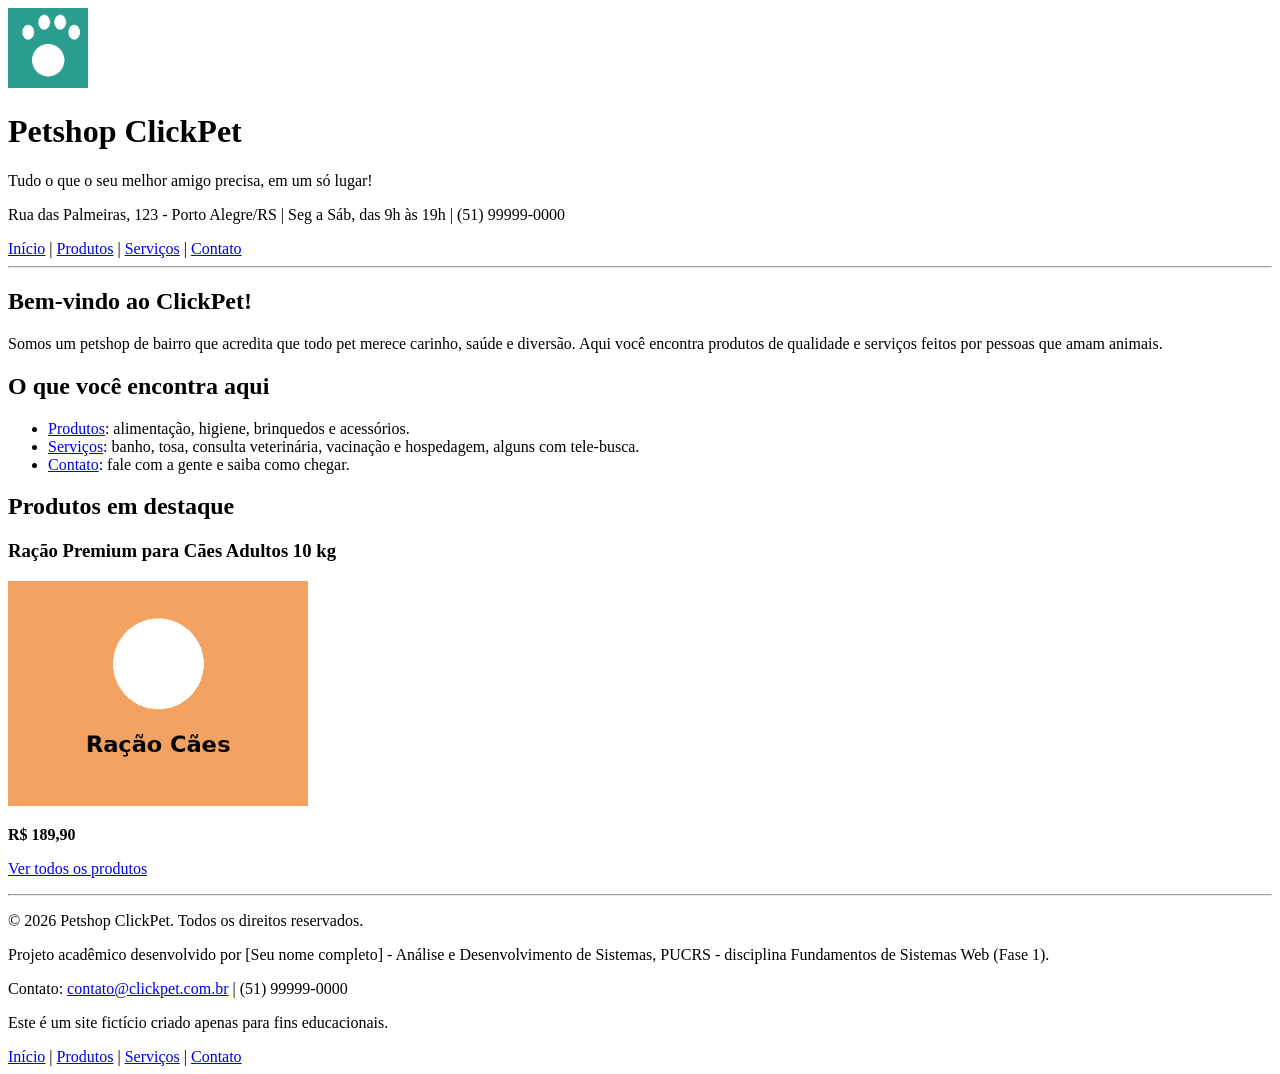
==== index.html @ 66aa408b "Add files via upload" ====
<!DOCTYPE html>
<html lang="pt-br">
<head>
  <meta charset="UTF-8">
  <meta name="viewport" content="width=device-width, initial-scale=1.0">
  <meta name="description" content="Petshop ClickPet - produtos e serviços para o seu pet.">
  <title>Início - Petshop ClickPet</title>
</head>
<body>
  <header>
    <img src="imagens/logo.png" alt="Logo do Petshop ClickPet" width="80" height="80">
    <h1>Petshop ClickPet</h1>
    <p>Tudo o que o seu melhor amigo precisa, em um só lugar!</p>
    <p>Rua das Palmeiras, 123 - Porto Alegre/RS | Seg a Sáb, das 9h às 19h | (51) 99999-0000</p>
    <nav>
      <a href="index.html">Início</a> |
      <a href="produtos.html">Produtos</a> |
      <a href="servicos.html">Serviços</a> |
      <a href="contato.html">Contato</a>
    </nav>
    <hr>
  </header>

  <main>
    <h2>Bem-vindo ao ClickPet!</h2>
    <p>Somos um petshop de bairro que acredita que todo pet merece carinho, saúde e diversão. Aqui você encontra produtos de qualidade e serviços feitos por pessoas que amam animais.</p>

    <section>
      <h2>O que você encontra aqui</h2>
      <ul>
        <li><a href="produtos.html">Produtos</a>: alimentação, higiene, brinquedos e acessórios.</li>
        <li><a href="servicos.html">Serviços</a>: banho, tosa, consulta veterinária, vacinação e hospedagem, alguns com tele-busca.</li>
        <li><a href="contato.html">Contato</a>: fale com a gente e saiba como chegar.</li>
      </ul>
    </section>

    <section>
      <h2>Produtos em destaque</h2>
      <article>
        <h3>Ração Premium para Cães Adultos 10 kg</h3>
        <img src="imagens/racao-caes.png" alt="Ração Premium para Cães Adultos 10 kg" width="300" height="225">
        <p><strong>R$ 189,90</strong></p>
      </article>
      <p><a href="produtos.html">Ver todos os produtos</a></p>
    </section>

  </main>

  <footer>
    <hr>
    <p>&copy; 2026 Petshop ClickPet. Todos os direitos reservados.</p>
    <p>Projeto acadêmico desenvolvido por [Seu nome completo] - Análise e Desenvolvimento de Sistemas, PUCRS - disciplina Fundamentos de Sistemas Web (Fase 1).</p>
    <p>Contato: <a href="mailto:contato@clickpet.com.br">contato@clickpet.com.br</a> | (51) 99999-0000</p>
    <p>Este é um site fictício criado apenas para fins educacionais.</p>
    <nav>
      <a href="index.html">Início</a> |
      <a href="produtos.html">Produtos</a> |
      <a href="servicos.html">Serviços</a> |
      <a href="contato.html">Contato</a>
    </nav>
  </footer>
</body>
</html>
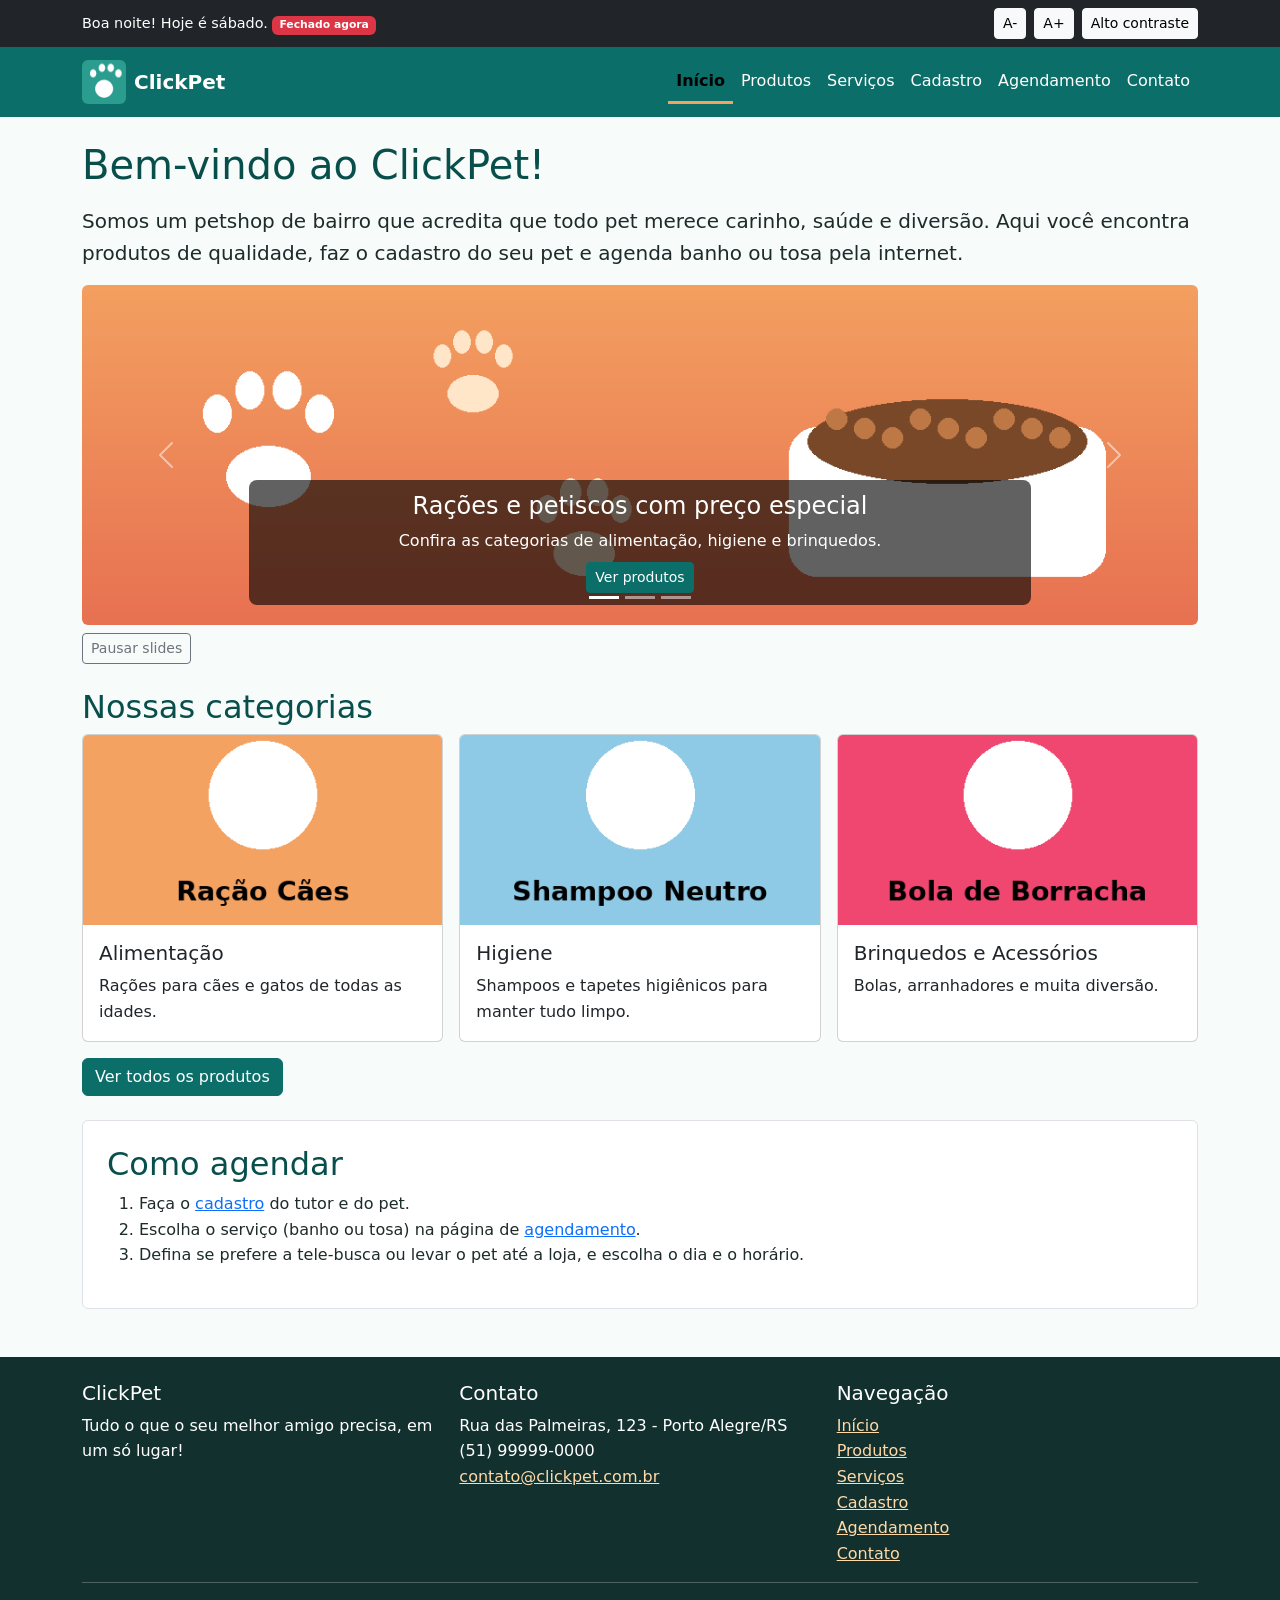
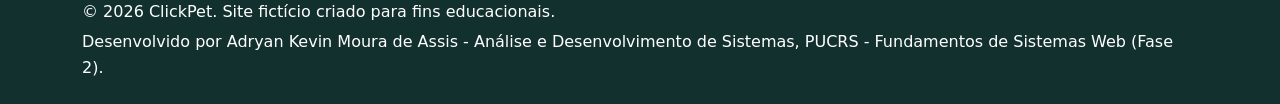
==== commit 87df395b: "Add files via upload" ====
--- a/index.html
+++ b/index.html
@@ -1,63 +1,189 @@
 <!DOCTYPE html>
+<!-- ClickPet - Fase 2 | Projeto de Fundamentos de Sistemas Web (PUCRS) -->
 <html lang="pt-br">
 <head>
   <meta charset="UTF-8">
   <meta name="viewport" content="width=device-width, initial-scale=1.0">
-  <meta name="description" content="Petshop ClickPet - produtos e serviços para o seu pet.">
-  <title>Início - Petshop ClickPet</title>
+  <meta name="description" content="ClickPet - petshop com produtos, banho e tosa, tele-busca e agendamento online.">
+  <title>Início - ClickPet</title>
+  <!-- Bootstrap 5 (CSS) via CDN -->
+  <link href="https://cdn.jsdelivr.net/npm/bootstrap@5.3.3/dist/css/bootstrap.min.css" rel="stylesheet" crossorigin="anonymous">
+  <!-- Estilos próprios do ClickPet (carregados depois, para poder sobrescrever o Bootstrap) -->
+  <link href="css/estilo.css" rel="stylesheet">
 </head>
 <body>
+  <!-- Link para quem usa teclado ou leitor de tela pular direto ao conteúdo -->
+  <a class="visually-hidden-focusable" href="#conteudo">Pular para o conteúdo principal</a>
+
+  <!-- Barra superior: saudação (JavaScript), status da loja e botões de acessibilidade -->
+  <div class="barra-topo bg-dark text-white py-2">
+    <div class="container d-flex flex-wrap justify-content-between align-items-center gap-2">
+      <div>
+        <span id="saudacao">Olá!</span>
+        <span id="status-loja" class="badge text-bg-secondary"></span>
+      </div>
+      <div class="d-flex align-items-center gap-2" role="group" aria-label="Opções de acessibilidade">
+        <button type="button" id="btn-fonte-menor" class="btn btn-sm btn-light" aria-label="Diminuir o tamanho da letra">A-</button>
+        <button type="button" id="btn-fonte-maior" class="btn btn-sm btn-light" aria-label="Aumentar o tamanho da letra">A+</button>
+        <button type="button" id="btn-contraste" class="btn btn-sm btn-light" aria-pressed="false">Alto contraste</button>
+      </div>
+    </div>
+  </div>
+
+  <!-- Cabeçalho com logo e menu de navegação (Bootstrap navbar) -->
   <header>
-    <img src="imagens/logo.png" alt="Logo do Petshop ClickPet" width="80" height="80">
-    <h1>Petshop ClickPet</h1>
-    <p>Tudo o que o seu melhor amigo precisa, em um só lugar!</p>
-    <p>Rua das Palmeiras, 123 - Porto Alegre/RS | Seg a Sáb, das 9h às 19h | (51) 99999-0000</p>
-    <nav>
-      <a href="index.html">Início</a> |
-      <a href="produtos.html">Produtos</a> |
-      <a href="servicos.html">Serviços</a> |
-      <a href="contato.html">Contato</a>
+    <nav class="navbar navbar-expand-lg navbar-clickpet" aria-label="Menu principal">
+      <div class="container">
+        <a class="navbar-brand d-flex align-items-center gap-2" href="index.html">
+          <img src="imagens/logo.png" alt="Logotipo do ClickPet: uma pata branca sobre fundo verde" width="44" height="44" class="rounded">
+          <span class="fw-bold">ClickPet</span>
+        </a>
+        <button class="navbar-toggler bg-light" type="button" data-bs-toggle="collapse" data-bs-target="#menu"
+                aria-controls="menu" aria-expanded="false" aria-label="Abrir ou fechar o menu">
+          <span class="navbar-toggler-icon"></span>
+        </button>
+        <div class="collapse navbar-collapse" id="menu">
+          <ul class="navbar-nav ms-auto">
+          <li class="nav-item"><a class="nav-link active" aria-current="page" href="index.html">Início</a></li>
+          <li class="nav-item"><a class="nav-link" href="produtos.html">Produtos</a></li>
+          <li class="nav-item"><a class="nav-link" href="servicos.html">Serviços</a></li>
+          <li class="nav-item"><a class="nav-link" href="cadastro.html">Cadastro</a></li>
+          <li class="nav-item"><a class="nav-link" href="agendamento.html">Agendamento</a></li>
+          <li class="nav-item"><a class="nav-link" href="contato.html">Contato</a></li>
+          </ul>
+        </div>
+      </div>
     </nav>
-    <hr>
   </header>
 
-  <main>
-    <h2>Bem-vindo ao ClickPet!</h2>
-    <p>Somos um petshop de bairro que acredita que todo pet merece carinho, saúde e diversão. Aqui você encontra produtos de qualidade e serviços feitos por pessoas que amam animais.</p>
+  <!-- Conteúdo principal da página -->
+  <main id="conteudo" class="container py-4" tabindex="-1">
+    <h1 class="mb-3">Bem-vindo ao ClickPet!</h1>
+    <p class="lead">Somos um petshop de bairro que acredita que todo pet merece carinho, saúde e diversão.
+      Aqui você encontra produtos de qualidade, faz o cadastro do seu pet e agenda banho ou tosa pela internet.</p>
 
-    <section>
-      <h2>O que você encontra aqui</h2>
-      <ul>
-        <li><a href="produtos.html">Produtos</a>: alimentação, higiene, brinquedos e acessórios.</li>
-        <li><a href="servicos.html">Serviços</a>: banho, tosa, consulta veterinária, vacinação e hospedagem, alguns com tele-busca.</li>
-        <li><a href="contato.html">Contato</a>: fale com a gente e saiba como chegar.</li>
-      </ul>
+    <!-- Carrossel do Bootstrap (3 slides com troca automática) -->
+    <section aria-label="Destaques do ClickPet" class="mb-4">
+      <div id="carrossel-inicio" class="carousel slide" data-bs-ride="carousel" data-bs-interval="6000">
+        <div class="carousel-indicators">
+        <button type="button" data-bs-target="#carrossel-inicio" data-bs-slide-to="0" class="active" aria-current="true" aria-label="Slide 1: Rações e petiscos com preço especial"></button>
+        <button type="button" data-bs-target="#carrossel-inicio" data-bs-slide-to="1" aria-label="Slide 2: Banho e tosa com muito carinho"></button>
+        <button type="button" data-bs-target="#carrossel-inicio" data-bs-slide-to="2" aria-label="Slide 3: Tele-busca: nós buscamos e levamos o seu pet"></button>
+        </div>
+        <div class="carousel-inner rounded">
+        <div class="carousel-item active">
+          <img src="imagens/banner-racao.png" class="d-block w-100" alt="Ilustração com um pote de ração e patinhas sobre fundo laranja">
+          <div class="carousel-caption">
+            <h2 class="h4 text-white">Rações e petiscos com preço especial</h2>
+            <p class="mb-2">Confira as categorias de alimentação, higiene e brinquedos.</p>
+            <a href="produtos.html" class="btn btn-clickpet btn-sm">Ver produtos</a>
+          </div>
+        </div>
+        <div class="carousel-item">
+          <img src="imagens/banner-banho.png" class="d-block w-100" alt="Ilustração de uma banheira com bolhas de sabão sobre fundo verde-azulado">
+          <div class="carousel-caption">
+            <h2 class="h4 text-white">Banho e tosa com muito carinho</h2>
+            <p class="mb-2">Profissionais cuidadosos e produtos suaves para o seu pet.</p>
+            <a href="servicos.html" class="btn btn-clickpet btn-sm">Ver serviços</a>
+          </div>
+        </div>
+        <div class="carousel-item">
+          <img src="imagens/banner-telebusca.png" class="d-block w-100" alt="Ilustração de uma van de transporte de pets sobre fundo verde">
+          <div class="carousel-caption">
+            <h2 class="h4 text-white">Tele-busca: nós buscamos e levamos o seu pet</h2>
+            <p class="mb-2">Escolha o dia e o horário e deixe o resto com a gente.</p>
+            <a href="agendamento.html" class="btn btn-clickpet btn-sm">Agendar agora</a>
+          </div>
+        </div>
+        </div>
+        <button class="carousel-control-prev" type="button" data-bs-target="#carrossel-inicio" data-bs-slide="prev">
+          <span class="carousel-control-prev-icon" aria-hidden="true"></span>
+          <span class="visually-hidden">Slide anterior</span>
+        </button>
+        <button class="carousel-control-next" type="button" data-bs-target="#carrossel-inicio" data-bs-slide="next">
+          <span class="carousel-control-next-icon" aria-hidden="true"></span>
+          <span class="visually-hidden">Próximo slide</span>
+        </button>
+      </div>
+      <!-- Botão que pausa/retoma o carrossel (controlado por js/inicio.js) -->
+      <button type="button" id="btn-pausar-carrossel" class="btn btn-outline-secondary btn-sm mt-2" aria-pressed="false">Pausar slides</button>
     </section>
 
-    <section>
-      <h2>Produtos em destaque</h2>
-      <article>
-        <h3>Ração Premium para Cães Adultos 10 kg</h3>
-        <img src="imagens/racao-caes.png" alt="Ração Premium para Cães Adultos 10 kg" width="300" height="225">
-        <p><strong>R$ 189,90</strong></p>
-      </article>
-      <p><a href="produtos.html">Ver todos os produtos</a></p>
+    <section class="mb-4" aria-labelledby="titulo-categorias">
+      <h2 id="titulo-categorias">Nossas categorias</h2>
+      <div class="row g-3">
+      <div class="col-md-4">
+        <div class="card h-100 card-produto">
+          <img src="imagens/racao-caes.png" class="card-img-top" alt="Pote de ração para cães">
+          <div class="card-body">
+            <h3 class="h5 card-title">Alimentação</h3>
+            <p class="card-text">Rações para cães e gatos de todas as idades.</p>
+          </div>
+        </div>
+      </div>
+      <div class="col-md-4">
+        <div class="card h-100 card-produto">
+          <img src="imagens/shampoo.png" class="card-img-top" alt="Frasco de shampoo neutro">
+          <div class="card-body">
+            <h3 class="h5 card-title">Higiene</h3>
+            <p class="card-text">Shampoos e tapetes higiênicos para manter tudo limpo.</p>
+          </div>
+        </div>
+      </div>
+      <div class="col-md-4">
+        <div class="card h-100 card-produto">
+          <img src="imagens/bola.png" class="card-img-top" alt="Bola de borracha vermelha">
+          <div class="card-body">
+            <h3 class="h5 card-title">Brinquedos e Acessórios</h3>
+            <p class="card-text">Bolas, arranhadores e muita diversão.</p>
+          </div>
+        </div>
+      </div>
+      </div>
+      <p class="mt-3"><a class="btn btn-clickpet" href="produtos.html">Ver todos os produtos</a></p>
     </section>
 
+    <section class="p-4 bg-white rounded border" aria-labelledby="titulo-passos">
+      <h2 id="titulo-passos">Como agendar</h2>
+      <ol class="mb-3">
+        <li>Faça o <a href="cadastro.html">cadastro</a> do tutor e do pet.</li>
+        <li>Escolha o serviço (banho ou tosa) na página de <a href="agendamento.html">agendamento</a>.</li>
+        <li>Defina se prefere a tele-busca ou levar o pet até a loja, e escolha o dia e o horário.</li>
+      </ol>
+    </section>
   </main>
 
-  <footer>
-    <hr>
-    <p>&copy; 2026 Petshop ClickPet. Todos os direitos reservados.</p>
-    <p>Projeto acadêmico desenvolvido por [Seu nome completo] - Análise e Desenvolvimento de Sistemas, PUCRS - disciplina Fundamentos de Sistemas Web (Fase 1).</p>
-    <p>Contato: <a href="mailto:contato@clickpet.com.br">contato@clickpet.com.br</a> | (51) 99999-0000</p>
-    <p>Este é um site fictício criado apenas para fins educacionais.</p>
-    <nav>
-      <a href="index.html">Início</a> |
-      <a href="produtos.html">Produtos</a> |
-      <a href="servicos.html">Serviços</a> |
-      <a href="contato.html">Contato</a>
-    </nav>
+  <!-- Rodapé: autoria, contato e links de navegação -->
+  <footer class="rodape mt-4 py-4">
+    <div class="container">
+      <div class="row g-3">
+        <div class="col-md-4">
+          <h2 class="h5 text-white">ClickPet</h2>
+          <p class="mb-0">Tudo o que o seu melhor amigo precisa, em um só lugar!</p>
+        </div>
+        <div class="col-md-4">
+          <h2 class="h5 text-white">Contato</h2>
+          <address class="mb-0">
+            Rua das Palmeiras, 123 - Porto Alegre/RS<br>
+            (51) 99999-0000<br>
+            <a href="mailto:contato@clickpet.com.br">contato@clickpet.com.br</a>
+          </address>
+        </div>
+        <div class="col-md-4">
+          <h2 class="h5 text-white">Navegação</h2>
+          <ul class="list-unstyled mb-0"><li><a href="index.html">Início</a></li><li><a href="produtos.html">Produtos</a></li><li><a href="servicos.html">Serviços</a></li><li><a href="cadastro.html">Cadastro</a></li><li><a href="agendamento.html">Agendamento</a></li><li><a href="contato.html">Contato</a></li></ul>
+        </div>
+      </div>
+      <hr class="border-light">
+      <p class="mb-1">&copy; <span id="ano">2026</span> ClickPet. Site fictício criado para fins educacionais.</p>
+      <p class="mb-0">Desenvolvido por Adryan Kevin Moura de Assis - Análise e Desenvolvimento de Sistemas, PUCRS - Fundamentos de Sistemas Web (Fase 2).</p>
+    </div>
   </footer>
+
+  <!-- Bootstrap 5 (JavaScript) via CDN: necessário para o menu e o carrossel -->
+  <script src="https://cdn.jsdelivr.net/npm/bootstrap@5.3.3/dist/js/bootstrap.bundle.min.js" crossorigin="anonymous"></script>
+  <!-- Funções comuns a todas as páginas -->
+  <script src="js/comum.js"></script>
+  <script src="js/inicio.js"></script>
 </body>
 </html>
--- a/css/estilo.css
+++ b/css/estilo.css
@@ -0,0 +1,117 @@
+/* ==========================================================
+   estilo.css - Estilos personalizados do site ClickPet
+   Complementa o Bootstrap 5 (carregado via CDN em cada página).
+   Seções: 1) Variáveis  2) Base  3) Componentes
+           4) Formulários  5) Acessibilidade  6) Alto contraste
+   ========================================================== */
+
+/* 1) VARIÁVEIS DE COR ------------------------------------- */
+:root {
+  --cor-principal: #0b6e69;      /* verde-azulado (contraste 6:1 com branco) */
+  --cor-principal-escura: #084f4b;
+  --cor-destaque: #f4a261;       /* laranja para detalhes */
+  --cor-fundo: #f7fbfa;
+  --cor-texto: #1d2b2a;
+}
+
+/* 2) BASE -------------------------------------------------- */
+body {
+  background-color: var(--cor-fundo);
+  color: var(--cor-texto);
+  line-height: 1.6;
+}
+
+main { min-height: 60vh; }
+
+h1, h2, h3 { color: var(--cor-principal-escura); }
+
+/* 3) COMPONENTES ------------------------------------------ */
+.barra-topo { font-size: 0.9rem; }
+
+.navbar-clickpet { background-color: var(--cor-principal); }
+.navbar-clickpet .nav-link,
+.navbar-clickpet .navbar-brand { color: #ffffff; }
+.navbar-clickpet .nav-link:hover,
+.navbar-clickpet .nav-link:focus { color: #ffe8cc; text-decoration: underline; }
+.navbar-clickpet .nav-link.active { font-weight: 700; border-bottom: 3px solid var(--cor-destaque); }
+
+/* Botão principal personalizado */
+.btn-clickpet {
+  background-color: var(--cor-principal);
+  border-color: var(--cor-principal);
+  color: #ffffff;
+}
+.btn-clickpet:hover, .btn-clickpet:focus {
+  background-color: var(--cor-principal-escura);
+  border-color: var(--cor-principal-escura);
+  color: #ffffff;
+}
+
+/* Carrossel: altura controlada e legenda legível sobre a imagem */
+.carousel-item img { height: 340px; object-fit: cover; }
+.carousel-caption {
+  background: rgba(0, 0, 0, 0.62);
+  border-radius: 0.5rem;
+  padding: 0.75rem 1rem;
+  bottom: 1.25rem;
+}
+
+/* Cards de produto e serviço */
+.card-produto img { object-fit: cover; height: 190px; }
+.card-produto, .card-servico { transition: transform 0.2s, box-shadow 0.2s; }
+.card-produto:hover, .card-servico:hover {
+  transform: translateY(-4px);
+  box-shadow: 0 0.5rem 1rem rgba(0, 0, 0, 0.15);
+}
+.preco { font-size: 1.25rem; font-weight: 700; color: var(--cor-principal-escura); }
+
+/* Rodapé */
+.rodape { background-color: #12302e; color: #ffffff; }
+.rodape a { color: #ffd9a8; }
+
+/* 4) FORMULÁRIOS ------------------------------------------ */
+fieldset.grupo {
+  border: 1px solid #b9d3d0;
+  border-radius: 0.5rem;
+  padding: 1rem 1.25rem 0.5rem;
+  margin-bottom: 1.25rem;
+  background: #ffffff;
+}
+fieldset.grupo > legend {
+  float: none;
+  width: auto;
+  padding: 0 0.5rem;
+  font-size: 1.15rem;
+  font-weight: 700;
+  color: var(--cor-principal-escura);
+}
+.obrigatorio::after { content: " *"; color: #b00020; }
+.resumo-agendamento { background: #e8f4f2; border-left: 6px solid var(--cor-principal); }
+
+/* 5) ACESSIBILIDADE --------------------------------------- */
+/* Foco bem visível para quem navega só pelo teclado */
+a:focus-visible, button:focus-visible, input:focus-visible,
+select:focus-visible, textarea:focus-visible, .btn:focus-visible {
+  outline: 3px solid #ff9f1c;
+  outline-offset: 2px;
+}
+/* Respeita quem prefere menos movimento */
+@media (prefers-reduced-motion: reduce) {
+  * { transition: none !important; animation: none !important; }
+}
+
+/* 6) MODO DE ALTO CONTRASTE (ativado pelo botão no topo) --- */
+body.alto-contraste { background: #000000 !important; color: #ffffff !important; }
+body.alto-contraste h1, body.alto-contraste h2, body.alto-contraste h3,
+body.alto-contraste .preco, body.alto-contraste legend { color: #ffff00 !important; }
+body.alto-contraste a { color: #00e5ff !important; }
+body.alto-contraste .card, body.alto-contraste .bg-white, body.alto-contraste .bg-light,
+body.alto-contraste fieldset.grupo, body.alto-contraste .resumo-agendamento,
+body.alto-contraste .table, body.alto-contraste .list-group-item {
+  background: #000000 !important; color: #ffffff !important; border: 2px solid #ffffff !important;
+}
+body.alto-contraste .navbar-clickpet, body.alto-contraste .rodape { background: #000000 !important; border-bottom: 2px solid #ffffff; }
+body.alto-contraste .btn-clickpet { background: #ffff00; color: #000000; border-color: #ffff00; }
+body.alto-contraste .form-control, body.alto-contraste .form-select {
+  background: #000000; color: #ffffff; border: 2px solid #ffffff;
+}
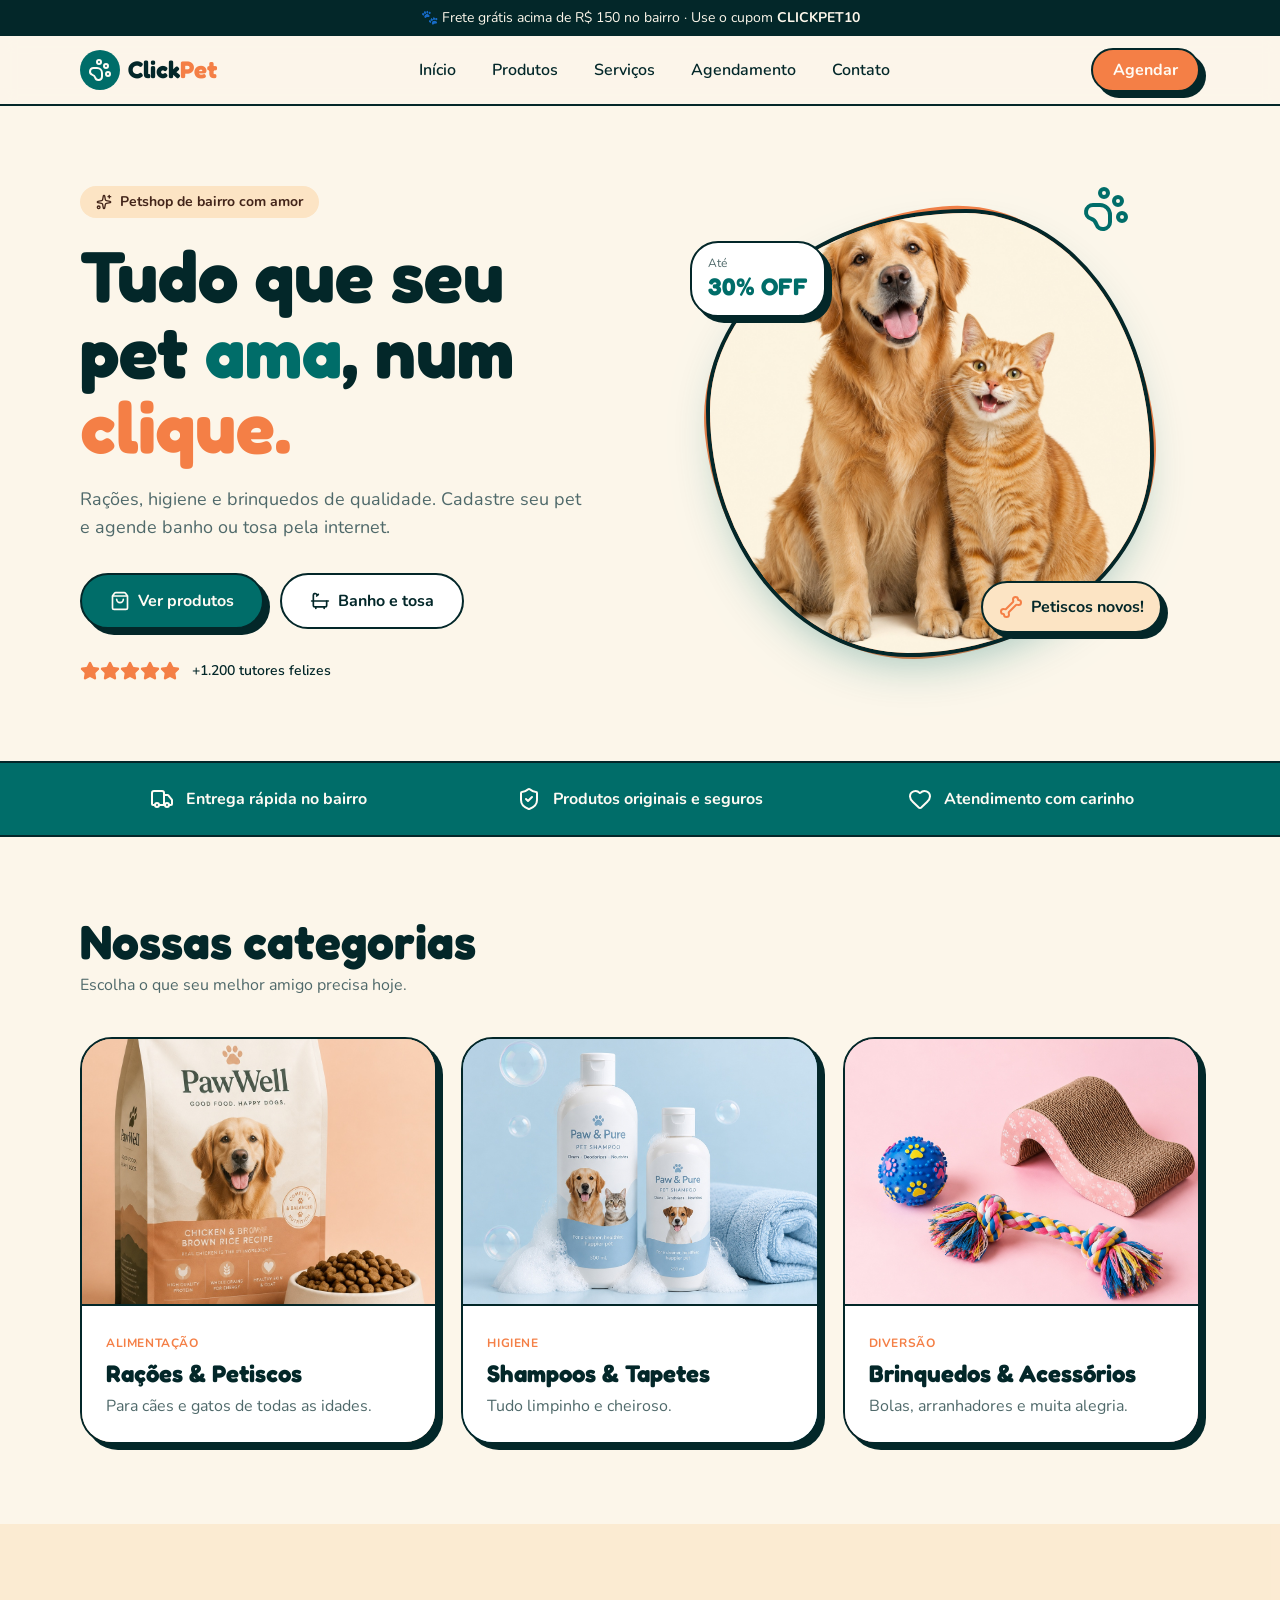
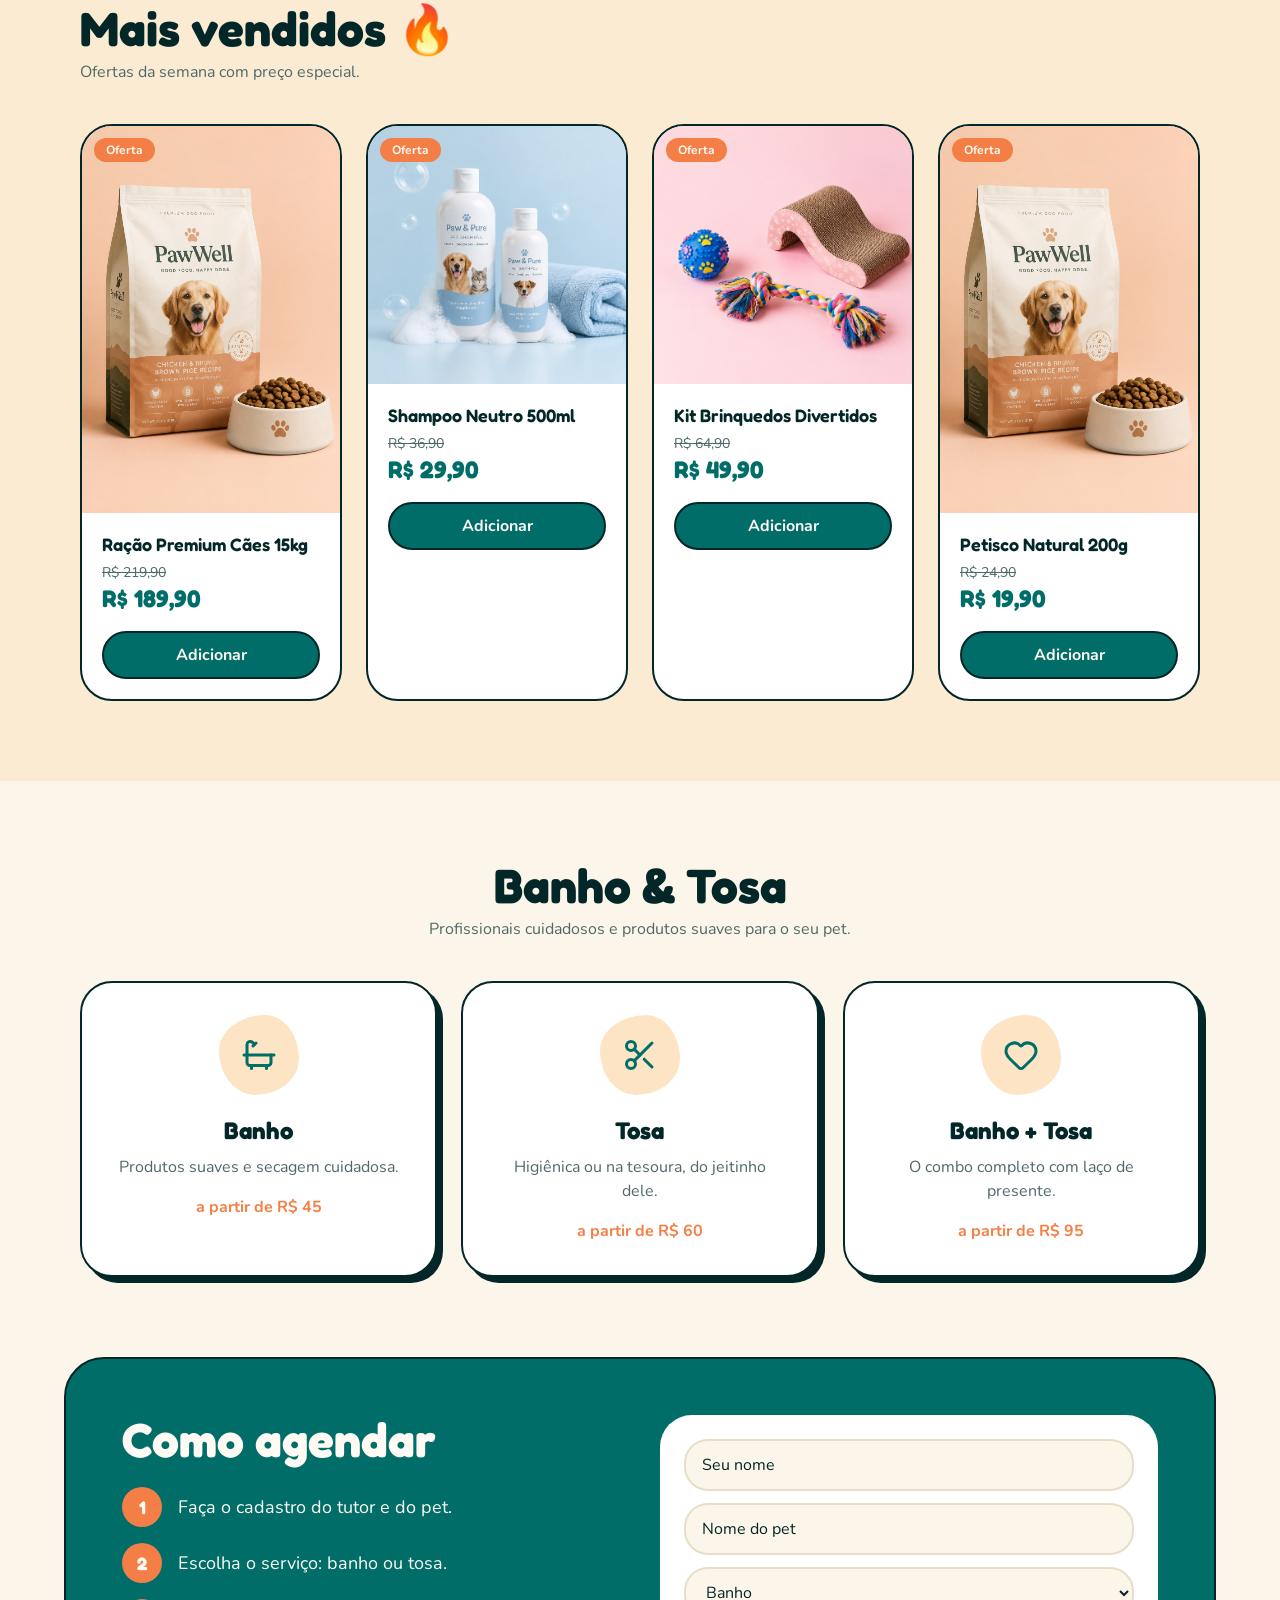
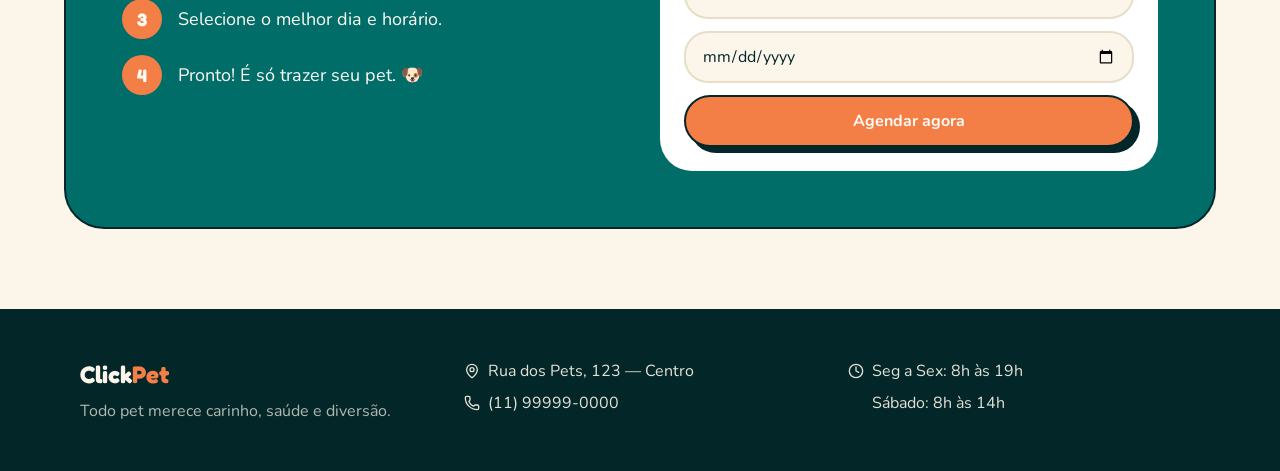
==== commit 8643591e: "Add files via upload" ====
--- a/index.html
+++ b/index.html
@@ -1,189 +1,7 @@
 <!DOCTYPE html>
-<!-- ClickPet - Fase 2 | Projeto de Fundamentos de Sistemas Web (PUCRS) -->
-<html lang="pt-br">
-<head>
-  <meta charset="UTF-8">
-  <meta name="viewport" content="width=device-width, initial-scale=1.0">
-  <meta name="description" content="ClickPet - petshop com produtos, banho e tosa, tele-busca e agendamento online.">
-  <title>Início - ClickPet</title>
-  <!-- Bootstrap 5 (CSS) via CDN -->
-  <link href="https://cdn.jsdelivr.net/npm/bootstrap@5.3.3/dist/css/bootstrap.min.css" rel="stylesheet" crossorigin="anonymous">
-  <!-- Estilos próprios do ClickPet (carregados depois, para poder sobrescrever o Bootstrap) -->
-  <link href="css/estilo.css" rel="stylesheet">
-</head>
-<body>
-  <!-- Link para quem usa teclado ou leitor de tela pular direto ao conteúdo -->
-  <a class="visually-hidden-focusable" href="#conteudo">Pular para o conteúdo principal</a>
-
-  <!-- Barra superior: saudação (JavaScript), status da loja e botões de acessibilidade -->
-  <div class="barra-topo bg-dark text-white py-2">
-    <div class="container d-flex flex-wrap justify-content-between align-items-center gap-2">
-      <div>
-        <span id="saudacao">Olá!</span>
-        <span id="status-loja" class="badge text-bg-secondary"></span>
-      </div>
-      <div class="d-flex align-items-center gap-2" role="group" aria-label="Opções de acessibilidade">
-        <button type="button" id="btn-fonte-menor" class="btn btn-sm btn-light" aria-label="Diminuir o tamanho da letra">A-</button>
-        <button type="button" id="btn-fonte-maior" class="btn btn-sm btn-light" aria-label="Aumentar o tamanho da letra">A+</button>
-        <button type="button" id="btn-contraste" class="btn btn-sm btn-light" aria-pressed="false">Alto contraste</button>
-      </div>
-    </div>
-  </div>
-
-  <!-- Cabeçalho com logo e menu de navegação (Bootstrap navbar) -->
-  <header>
-    <nav class="navbar navbar-expand-lg navbar-clickpet" aria-label="Menu principal">
-      <div class="container">
-        <a class="navbar-brand d-flex align-items-center gap-2" href="index.html">
-          <img src="imagens/logo.png" alt="Logotipo do ClickPet: uma pata branca sobre fundo verde" width="44" height="44" class="rounded">
-          <span class="fw-bold">ClickPet</span>
-        </a>
-        <button class="navbar-toggler bg-light" type="button" data-bs-toggle="collapse" data-bs-target="#menu"
-                aria-controls="menu" aria-expanded="false" aria-label="Abrir ou fechar o menu">
-          <span class="navbar-toggler-icon"></span>
-        </button>
-        <div class="collapse navbar-collapse" id="menu">
-          <ul class="navbar-nav ms-auto">
-          <li class="nav-item"><a class="nav-link active" aria-current="page" href="index.html">Início</a></li>
-          <li class="nav-item"><a class="nav-link" href="produtos.html">Produtos</a></li>
-          <li class="nav-item"><a class="nav-link" href="servicos.html">Serviços</a></li>
-          <li class="nav-item"><a class="nav-link" href="cadastro.html">Cadastro</a></li>
-          <li class="nav-item"><a class="nav-link" href="agendamento.html">Agendamento</a></li>
-          <li class="nav-item"><a class="nav-link" href="contato.html">Contato</a></li>
-          </ul>
-        </div>
-      </div>
-    </nav>
-  </header>
-
-  <!-- Conteúdo principal da página -->
-  <main id="conteudo" class="container py-4" tabindex="-1">
-    <h1 class="mb-3">Bem-vindo ao ClickPet!</h1>
-    <p class="lead">Somos um petshop de bairro que acredita que todo pet merece carinho, saúde e diversão.
-      Aqui você encontra produtos de qualidade, faz o cadastro do seu pet e agenda banho ou tosa pela internet.</p>
-
-    <!-- Carrossel do Bootstrap (3 slides com troca automática) -->
-    <section aria-label="Destaques do ClickPet" class="mb-4">
-      <div id="carrossel-inicio" class="carousel slide" data-bs-ride="carousel" data-bs-interval="6000">
-        <div class="carousel-indicators">
-        <button type="button" data-bs-target="#carrossel-inicio" data-bs-slide-to="0" class="active" aria-current="true" aria-label="Slide 1: Rações e petiscos com preço especial"></button>
-        <button type="button" data-bs-target="#carrossel-inicio" data-bs-slide-to="1" aria-label="Slide 2: Banho e tosa com muito carinho"></button>
-        <button type="button" data-bs-target="#carrossel-inicio" data-bs-slide-to="2" aria-label="Slide 3: Tele-busca: nós buscamos e levamos o seu pet"></button>
-        </div>
-        <div class="carousel-inner rounded">
-        <div class="carousel-item active">
-          <img src="imagens/banner-racao.png" class="d-block w-100" alt="Ilustração com um pote de ração e patinhas sobre fundo laranja">
-          <div class="carousel-caption">
-            <h2 class="h4 text-white">Rações e petiscos com preço especial</h2>
-            <p class="mb-2">Confira as categorias de alimentação, higiene e brinquedos.</p>
-            <a href="produtos.html" class="btn btn-clickpet btn-sm">Ver produtos</a>
-          </div>
-        </div>
-        <div class="carousel-item">
-          <img src="imagens/banner-banho.png" class="d-block w-100" alt="Ilustração de uma banheira com bolhas de sabão sobre fundo verde-azulado">
-          <div class="carousel-caption">
-            <h2 class="h4 text-white">Banho e tosa com muito carinho</h2>
-            <p class="mb-2">Profissionais cuidadosos e produtos suaves para o seu pet.</p>
-            <a href="servicos.html" class="btn btn-clickpet btn-sm">Ver serviços</a>
-          </div>
-        </div>
-        <div class="carousel-item">
-          <img src="imagens/banner-telebusca.png" class="d-block w-100" alt="Ilustração de uma van de transporte de pets sobre fundo verde">
-          <div class="carousel-caption">
-            <h2 class="h4 text-white">Tele-busca: nós buscamos e levamos o seu pet</h2>
-            <p class="mb-2">Escolha o dia e o horário e deixe o resto com a gente.</p>
-            <a href="agendamento.html" class="btn btn-clickpet btn-sm">Agendar agora</a>
-          </div>
-        </div>
-        </div>
-        <button class="carousel-control-prev" type="button" data-bs-target="#carrossel-inicio" data-bs-slide="prev">
-          <span class="carousel-control-prev-icon" aria-hidden="true"></span>
-          <span class="visually-hidden">Slide anterior</span>
-        </button>
-        <button class="carousel-control-next" type="button" data-bs-target="#carrossel-inicio" data-bs-slide="next">
-          <span class="carousel-control-next-icon" aria-hidden="true"></span>
-          <span class="visually-hidden">Próximo slide</span>
-        </button>
-      </div>
-      <!-- Botão que pausa/retoma o carrossel (controlado por js/inicio.js) -->
-      <button type="button" id="btn-pausar-carrossel" class="btn btn-outline-secondary btn-sm mt-2" aria-pressed="false">Pausar slides</button>
-    </section>
-
-    <section class="mb-4" aria-labelledby="titulo-categorias">
-      <h2 id="titulo-categorias">Nossas categorias</h2>
-      <div class="row g-3">
-      <div class="col-md-4">
-        <div class="card h-100 card-produto">
-          <img src="imagens/racao-caes.png" class="card-img-top" alt="Pote de ração para cães">
-          <div class="card-body">
-            <h3 class="h5 card-title">Alimentação</h3>
-            <p class="card-text">Rações para cães e gatos de todas as idades.</p>
-          </div>
-        </div>
-      </div>
-      <div class="col-md-4">
-        <div class="card h-100 card-produto">
-          <img src="imagens/shampoo.png" class="card-img-top" alt="Frasco de shampoo neutro">
-          <div class="card-body">
-            <h3 class="h5 card-title">Higiene</h3>
-            <p class="card-text">Shampoos e tapetes higiênicos para manter tudo limpo.</p>
-          </div>
-        </div>
-      </div>
-      <div class="col-md-4">
-        <div class="card h-100 card-produto">
-          <img src="imagens/bola.png" class="card-img-top" alt="Bola de borracha vermelha">
-          <div class="card-body">
-            <h3 class="h5 card-title">Brinquedos e Acessórios</h3>
-            <p class="card-text">Bolas, arranhadores e muita diversão.</p>
-          </div>
-        </div>
-      </div>
-      </div>
-      <p class="mt-3"><a class="btn btn-clickpet" href="produtos.html">Ver todos os produtos</a></p>
-    </section>
-
-    <section class="p-4 bg-white rounded border" aria-labelledby="titulo-passos">
-      <h2 id="titulo-passos">Como agendar</h2>
-      <ol class="mb-3">
-        <li>Faça o <a href="cadastro.html">cadastro</a> do tutor e do pet.</li>
-        <li>Escolha o serviço (banho ou tosa) na página de <a href="agendamento.html">agendamento</a>.</li>
-        <li>Defina se prefere a tele-busca ou levar o pet até a loja, e escolha o dia e o horário.</li>
-      </ol>
-    </section>
-  </main>
-
-  <!-- Rodapé: autoria, contato e links de navegação -->
-  <footer class="rodape mt-4 py-4">
-    <div class="container">
-      <div class="row g-3">
-        <div class="col-md-4">
-          <h2 class="h5 text-white">ClickPet</h2>
-          <p class="mb-0">Tudo o que o seu melhor amigo precisa, em um só lugar!</p>
-        </div>
-        <div class="col-md-4">
-          <h2 class="h5 text-white">Contato</h2>
-          <address class="mb-0">
-            Rua das Palmeiras, 123 - Porto Alegre/RS<br>
-            (51) 99999-0000<br>
-            <a href="mailto:contato@clickpet.com.br">contato@clickpet.com.br</a>
-          </address>
-        </div>
-        <div class="col-md-4">
-          <h2 class="h5 text-white">Navegação</h2>
-          <ul class="list-unstyled mb-0"><li><a href="index.html">Início</a></li><li><a href="produtos.html">Produtos</a></li><li><a href="servicos.html">Serviços</a></li><li><a href="cadastro.html">Cadastro</a></li><li><a href="agendamento.html">Agendamento</a></li><li><a href="contato.html">Contato</a></li></ul>
-        </div>
-      </div>
-      <hr class="border-light">
-      <p class="mb-1">&copy; <span id="ano">2026</span> ClickPet. Site fictício criado para fins educacionais.</p>
-      <p class="mb-0">Desenvolvido por Adryan Kevin Moura de Assis - Análise e Desenvolvimento de Sistemas, PUCRS - Fundamentos de Sistemas Web (Fase 2).</p>
-    </div>
-  </footer>
-
-  <!-- Bootstrap 5 (JavaScript) via CDN: necessário para o menu e o carrossel -->
-  <script src="https://cdn.jsdelivr.net/npm/bootstrap@5.3.3/dist/js/bootstrap.bundle.min.js" crossorigin="anonymous"></script>
-  <!-- Funções comuns a todas as páginas -->
-  <script src="js/comum.js"></script>
-  <script src="js/inicio.js"></script>
-</body>
-</html>
+<html lang="pt-BR"><head><meta charset="utf-8"><meta name="viewport" content="width=device-width, initial-scale=1">
+<title>ClickPet — Petshop com carinho, saúde e diversão</title>
+<link rel="preconnect" href="https://fonts.googleapis.com">
+<link rel="stylesheet" href="https://fonts.googleapis.com/css2?family=Fredoka:wght@500;600;700&family=Nunito:wght@400;600;700&display=swap">
+<link rel="stylesheet" href="estilo.css"><style>html{scroll-behavior:smooth}</style></head>
+<body><!--$--><div class="min-h-screen overflow-x-hidden font-sans" data-tsd-source="/src/routes/index.tsx:46:5"><div class="bg-foreground py-2 text-center text-sm text-background" data-tsd-source="/src/routes/index.tsx:47:7">🐾 Frete grátis acima de R$ 150 no bairro · Use o cupom <b data-tsd-source="/src/routes/index.tsx:48:65">CLICKPET10</b></div><header class="sticky top-0 z-30 border-b-2 border-foreground bg-background/90 backdrop-blur" data-tsd-source="/src/routes/index.tsx:51:7"><div class="mx-auto flex max-w-6xl items-center justify-between gap-4 px-4 py-3" data-tsd-source="/src/routes/index.tsx:52:9"><a href="#inicio" class="flex shrink-0 items-center gap-2" data-tsd-source="/src/routes/index.tsx:53:11"><span class="grid h-10 w-10 place-items-center rounded-xl bg-primary text-primary-foreground" data-tsd-source="/src/routes/index.tsx:54:13"><svg xmlns="http://www.w3.org/2000/svg" width="24" height="24" viewBox="0 0 24 24" fill="none" stroke="currentColor" stroke-width="2" stroke-linecap="round" stroke-linejoin="round" class="lucide lucide-paw-print h-6 w-6" aria-hidden="true" data-tsd-source="/src/routes/index.tsx:54:111"><circle cx="11" cy="4" r="2"></circle><circle cx="18" cy="8" r="2"></circle><circle cx="20" cy="16" r="2"></circle><path d="M9 10a5 5 0 0 1 5 5v3.5a3.5 3.5 0 0 1-6.84 1.045Q6.52 17.48 4.46 16.84A3.5 3.5 0 0 1 5.5 10Z"></path></svg></span><span class="font-display text-2xl font-bold" data-tsd-source="/src/routes/index.tsx:55:13">Click<span class="text-accent" data-tsd-source="/src/routes/index.tsx:55:68">Pet</span></span></a><nav class="hidden gap-1 md:flex" data-tsd-source="/src/routes/index.tsx:57:11"><a href="#inicio" class="rounded-full px-4 py-2 font-semibold transition hover:bg-secondary" data-tsd-source="/src/routes/index.tsx:59:15">Início</a><a href="#produtos" class="rounded-full px-4 py-2 font-semibold transition hover:bg-secondary" data-tsd-source="/src/routes/index.tsx:59:15">Produtos</a><a href="#servicos" class="rounded-full px-4 py-2 font-semibold transition hover:bg-secondary" data-tsd-source="/src/routes/index.tsx:59:15">Serviços</a><a href="#agendamento" class="rounded-full px-4 py-2 font-semibold transition hover:bg-secondary" data-tsd-source="/src/routes/index.tsx:59:15">Agendamento</a><a href="#contato" class="rounded-full px-4 py-2 font-semibold transition hover:bg-secondary" data-tsd-source="/src/routes/index.tsx:59:15">Contato</a></nav><a href="#agendamento" class="rounded-full border-2 border-foreground bg-accent px-5 py-2 font-bold text-accent-foreground shadow-pop transition hover:translate-x-0.5 hover:translate-y-0.5 hover:shadow-none" data-tsd-source="/src/routes/index.tsx:62:11">Agendar</a></div></header><section id="inicio" class="relative" data-tsd-source="/src/routes/index.tsx:67:7"><div class="mx-auto grid max-w-6xl items-center gap-10 px-4 py-14 md:grid-cols-2 md:py-20" data-tsd-source="/src/routes/index.tsx:68:9"><div data-tsd-source="/src/routes/index.tsx:69:11"><span class="inline-flex items-center gap-2 rounded-full bg-secondary px-4 py-1.5 text-sm font-bold text-secondary-foreground" data-tsd-source="/src/routes/index.tsx:70:13"><svg xmlns="http://www.w3.org/2000/svg" width="24" height="24" viewBox="0 0 24 24" fill="none" stroke="currentColor" stroke-width="2" stroke-linecap="round" stroke-linejoin="round" class="lucide lucide-sparkles h-4 w-4" aria-hidden="true" data-tsd-source="/src/routes/index.tsx:71:15"><path d="M11.017 2.814a1 1 0 0 1 1.966 0l1.051 5.558a2 2 0 0 0 1.594 1.594l5.558 1.051a1 1 0 0 1 0 1.966l-5.558 1.051a2 2 0 0 0-1.594 1.594l-1.051 5.558a1 1 0 0 1-1.966 0l-1.051-5.558a2 2 0 0 0-1.594-1.594l-5.558-1.051a1 1 0 0 1 0-1.966l5.558-1.051a2 2 0 0 0 1.594-1.594z"></path><path d="M20 2v4"></path><path d="M22 4h-4"></path><circle cx="4" cy="20" r="2"></circle></svg> Petshop de bairro com amor</span><h1 class="mt-5 text-5xl font-bold leading-[1.05] md:text-7xl" data-tsd-source="/src/routes/index.tsx:73:13">Tudo que seu pet <span class="text-primary" data-tsd-source="/src/routes/index.tsx:74:32">ama</span>, num <span class="relative inline-block text-accent" data-tsd-source="/src/routes/index.tsx:74:79">clique.</span></h1><p class="mt-5 max-w-lg text-lg text-muted-foreground" data-tsd-source="/src/routes/index.tsx:76:13">Rações, higiene e brinquedos de qualidade. Cadastre seu pet e agende banho ou tosa pela internet.</p><div class="mt-8 flex flex-wrap gap-4" data-tsd-source="/src/routes/index.tsx:79:13"><a href="#produtos" class="inline-flex items-center gap-2 rounded-full border-2 border-foreground bg-primary px-7 py-3.5 font-bold text-primary-foreground shadow-pop transition hover:translate-x-1 hover:translate-y-1 hover:shadow-none" data-tsd-source="/src/routes/index.tsx:80:15"><svg xmlns="http://www.w3.org/2000/svg" width="24" height="24" viewBox="0 0 24 24" fill="none" stroke="currentColor" stroke-width="2" stroke-linecap="round" stroke-linejoin="round" class="lucide lucide-shopping-bag h-5 w-5" aria-hidden="true" data-tsd-source="/src/routes/index.tsx:80:255"><path d="M16 10a4 4 0 0 1-8 0"></path><path d="M3.103 6.034h17.794"></path><path d="M3.4 5.467a2 2 0 0 0-.4 1.2V20a2 2 0 0 0 2 2h14a2 2 0 0 0 2-2V6.667a2 2 0 0 0-.4-1.2l-2-2.667A2 2 0 0 0 17 2H7a2 2 0 0 0-1.6.8z"></path></svg> Ver produtos</a><a href="#servicos" class="inline-flex items-center gap-2 rounded-full border-2 border-foreground bg-card px-7 py-3.5 font-bold transition hover:bg-secondary" data-tsd-source="/src/routes/index.tsx:81:15"><svg xmlns="http://www.w3.org/2000/svg" width="24" height="24" viewBox="0 0 24 24" fill="none" stroke="currentColor" stroke-width="2" stroke-linecap="round" stroke-linejoin="round" class="lucide lucide-bath h-5 w-5" aria-hidden="true" data-tsd-source="/src/routes/index.tsx:81:178"><path d="M10 4 8 6"></path><path d="M17 19v2"></path><path d="M2 12h20"></path><path d="M7 19v2"></path><path d="M9 5 7.621 3.621A2.121 2.121 0 0 0 4 5v12a2 2 0 0 0 2 2h12a2 2 0 0 0 2-2v-5"></path></svg> Banho e tosa</a></div><div class="mt-8 flex items-center gap-3 text-sm" data-tsd-source="/src/routes/index.tsx:83:13"><div class="flex text-accent" data-tsd-source="/src/routes/index.tsx:84:15"><svg xmlns="http://www.w3.org/2000/svg" width="24" height="24" viewBox="0 0 24 24" fill="none" stroke="currentColor" stroke-width="2" stroke-linecap="round" stroke-linejoin="round" class="lucide lucide-star h-5 w-5 fill-current" aria-hidden="true" data-tsd-source="/src/routes/index.tsx:84:78"><path d="M11.525 2.295a.53.53 0 0 1 .95 0l2.31 4.679a2.123 2.123 0 0 0 1.595 1.16l5.166.756a.53.53 0 0 1 .294.904l-3.736 3.638a2.123 2.123 0 0 0-.611 1.878l.882 5.14a.53.53 0 0 1-.771.56l-4.618-2.428a2.122 2.122 0 0 0-1.973 0L6.396 21.01a.53.53 0 0 1-.77-.56l.881-5.139a2.122 2.122 0 0 0-.611-1.879L2.16 9.795a.53.53 0 0 1 .294-.906l5.165-.755a2.122 2.122 0 0 0 1.597-1.16z"></path></svg><svg xmlns="http://www.w3.org/2000/svg" width="24" height="24" viewBox="0 0 24 24" fill="none" stroke="currentColor" stroke-width="2" stroke-linecap="round" stroke-linejoin="round" class="lucide lucide-star h-5 w-5 fill-current" aria-hidden="true" data-tsd-source="/src/routes/index.tsx:84:78"><path d="M11.525 2.295a.53.53 0 0 1 .95 0l2.31 4.679a2.123 2.123 0 0 0 1.595 1.16l5.166.756a.53.53 0 0 1 .294.904l-3.736 3.638a2.123 2.123 0 0 0-.611 1.878l.882 5.14a.53.53 0 0 1-.771.56l-4.618-2.428a2.122 2.122 0 0 0-1.973 0L6.396 21.01a.53.53 0 0 1-.77-.56l.881-5.139a2.122 2.122 0 0 0-.611-1.879L2.16 9.795a.53.53 0 0 1 .294-.906l5.165-.755a2.122 2.122 0 0 0 1.597-1.16z"></path></svg><svg xmlns="http://www.w3.org/2000/svg" width="24" height="24" viewBox="0 0 24 24" fill="none" stroke="currentColor" stroke-width="2" stroke-linecap="round" stroke-linejoin="round" class="lucide lucide-star h-5 w-5 fill-current" aria-hidden="true" data-tsd-source="/src/routes/index.tsx:84:78"><path d="M11.525 2.295a.53.53 0 0 1 .95 0l2.31 4.679a2.123 2.123 0 0 0 1.595 1.16l5.166.756a.53.53 0 0 1 .294.904l-3.736 3.638a2.123 2.123 0 0 0-.611 1.878l.882 5.14a.53.53 0 0 1-.771.56l-4.618-2.428a2.122 2.122 0 0 0-1.973 0L6.396 21.01a.53.53 0 0 1-.77-.56l.881-5.139a2.122 2.122 0 0 0-.611-1.879L2.16 9.795a.53.53 0 0 1 .294-.906l5.165-.755a2.122 2.122 0 0 0 1.597-1.16z"></path></svg><svg xmlns="http://www.w3.org/2000/svg" width="24" height="24" viewBox="0 0 24 24" fill="none" stroke="currentColor" stroke-width="2" stroke-linecap="round" stroke-linejoin="round" class="lucide lucide-star h-5 w-5 fill-current" aria-hidden="true" data-tsd-source="/src/routes/index.tsx:84:78"><path d="M11.525 2.295a.53.53 0 0 1 .95 0l2.31 4.679a2.123 2.123 0 0 0 1.595 1.16l5.166.756a.53.53 0 0 1 .294.904l-3.736 3.638a2.123 2.123 0 0 0-.611 1.878l.882 5.14a.53.53 0 0 1-.771.56l-4.618-2.428a2.122 2.122 0 0 0-1.973 0L6.396 21.01a.53.53 0 0 1-.77-.56l.881-5.139a2.122 2.122 0 0 0-.611-1.879L2.16 9.795a.53.53 0 0 1 .294-.906l5.165-.755a2.122 2.122 0 0 0 1.597-1.16z"></path></svg><svg xmlns="http://www.w3.org/2000/svg" width="24" height="24" viewBox="0 0 24 24" fill="none" stroke="currentColor" stroke-width="2" stroke-linecap="round" stroke-linejoin="round" class="lucide lucide-star h-5 w-5 fill-current" aria-hidden="true" data-tsd-source="/src/routes/index.tsx:84:78"><path d="M11.525 2.295a.53.53 0 0 1 .95 0l2.31 4.679a2.123 2.123 0 0 0 1.595 1.16l5.166.756a.53.53 0 0 1 .294.904l-3.736 3.638a2.123 2.123 0 0 0-.611 1.878l.882 5.14a.53.53 0 0 1-.771.56l-4.618-2.428a2.122 2.122 0 0 0-1.973 0L6.396 21.01a.53.53 0 0 1-.77-.56l.881-5.139a2.122 2.122 0 0 0-.611-1.879L2.16 9.795a.53.53 0 0 1 .294-.906l5.165-.755a2.122 2.122 0 0 0 1.597-1.16z"></path></svg></div><span class="font-semibold" data-tsd-source="/src/routes/index.tsx:85:15">+1.200 tutores felizes</span></div></div><div class="relative mx-auto w-full max-w-md" data-tsd-source="/src/routes/index.tsx:88:11"><div class="blob absolute inset-0 -rotate-6 bg-accent" data-tsd-source="/src/routes/index.tsx:89:13"></div><img src="imagens/hero-pets.jpg" alt="Cachorro e gato felizes" class="blob relative aspect-square w-full border-4 border-foreground object-cover shadow-soft" data-tsd-source="/src/routes/index.tsx:90:13"><div class="absolute -left-4 top-8 rounded-2xl border-2 border-foreground bg-card px-4 py-3 shadow-pop" data-tsd-source="/src/routes/index.tsx:91:13"><p class="text-xs text-muted-foreground" data-tsd-source="/src/routes/index.tsx:92:15">Até</p><p class="font-display text-2xl font-bold text-primary" data-tsd-source="/src/routes/index.tsx:93:15">30% OFF</p></div><div class="absolute -right-2 bottom-6 flex items-center gap-2 rounded-2xl border-2 border-foreground bg-secondary px-4 py-3 shadow-pop" data-tsd-source="/src/routes/index.tsx:95:13"><svg xmlns="http://www.w3.org/2000/svg" width="24" height="24" viewBox="0 0 24 24" fill="none" stroke="currentColor" stroke-width="2" stroke-linecap="round" stroke-linejoin="round" class="lucide lucide-bone h-6 w-6 text-accent" aria-hidden="true" data-tsd-source="/src/routes/index.tsx:96:15"><path d="M17 10c.7-.7 1.69 0 2.5 0a2.5 2.5 0 1 0 0-5 .5.5 0 0 1-.5-.5 2.5 2.5 0 1 0-5 0c0 .81.7 1.8 0 2.5l-7 7c-.7.7-1.69 0-2.5 0a2.5 2.5 0 0 0 0 5c.28 0 .5.22.5.5a2.5 2.5 0 1 0 5 0c0-.81-.7-1.8 0-2.5Z"></path></svg><span class="font-bold" data-tsd-source="/src/routes/index.tsx:96:55">Petiscos novos!</span></div><svg xmlns="http://www.w3.org/2000/svg" width="24" height="24" viewBox="0 0 24 24" fill="none" stroke="currentColor" stroke-width="2" stroke-linecap="round" stroke-linejoin="round" class="lucide lucide-paw-print animate-floaty absolute -top-6 right-6 h-12 w-12 text-primary" aria-hidden="true" data-tsd-source="/src/routes/index.tsx:98:13"><circle cx="11" cy="4" r="2"></circle><circle cx="18" cy="8" r="2"></circle><circle cx="20" cy="16" r="2"></circle><path d="M9 10a5 5 0 0 1 5 5v3.5a3.5 3.5 0 0 1-6.84 1.045Q6.52 17.48 4.46 16.84A3.5 3.5 0 0 1 5.5 10Z"></path></svg></div></div></section><section class="border-y-2 border-foreground bg-primary text-primary-foreground" data-tsd-source="/src/routes/index.tsx:104:7"><div class="mx-auto grid max-w-6xl gap-6 px-4 py-6 sm:grid-cols-3" data-tsd-source="/src/routes/index.tsx:105:9"><div class="flex items-center justify-center gap-3 font-bold" data-tsd-source="/src/routes/index.tsx:107:13"><svg xmlns="http://www.w3.org/2000/svg" width="24" height="24" viewBox="0 0 24 24" fill="none" stroke="currentColor" stroke-width="2" stroke-linecap="round" stroke-linejoin="round" class="lucide lucide-truck h-6 w-6 shrink-0" aria-hidden="true" data-tsd-source="/src/routes/index.tsx:107:87"><path d="M14 18V6a2 2 0 0 0-2-2H4a2 2 0 0 0-2 2v11a1 1 0 0 0 1 1h2"></path><path d="M15 18H9"></path><path d="M19 18h2a1 1 0 0 0 1-1v-3.65a1 1 0 0 0-.22-.624l-3.48-4.35A1 1 0 0 0 17.52 8H14"></path><circle cx="17" cy="18" r="2"></circle><circle cx="7" cy="18" r="2"></circle></svg>Entrega rápida no bairro</div><div class="flex items-center justify-center gap-3 font-bold" data-tsd-source="/src/routes/index.tsx:107:13"><svg xmlns="http://www.w3.org/2000/svg" width="24" height="24" viewBox="0 0 24 24" fill="none" stroke="currentColor" stroke-width="2" stroke-linecap="round" stroke-linejoin="round" class="lucide lucide-shield-check h-6 w-6 shrink-0" aria-hidden="true" data-tsd-source="/src/routes/index.tsx:107:87"><path d="M20 13c0 5-3.5 7.5-7.66 8.95a1 1 0 0 1-.67-.01C7.5 20.5 4 18 4 13V6a1 1 0 0 1 1-1c2 0 4.5-1.2 6.24-2.72a1.17 1.17 0 0 1 1.52 0C14.51 3.81 17 5 19 5a1 1 0 0 1 1 1z"></path><path d="m9 12 2 2 4-4"></path></svg>Produtos originais e seguros</div><div class="flex items-center justify-center gap-3 font-bold" data-tsd-source="/src/routes/index.tsx:107:13"><svg xmlns="http://www.w3.org/2000/svg" width="24" height="24" viewBox="0 0 24 24" fill="none" stroke="currentColor" stroke-width="2" stroke-linecap="round" stroke-linejoin="round" class="lucide lucide-heart h-6 w-6 shrink-0" aria-hidden="true" data-tsd-source="/src/routes/index.tsx:107:87"><path d="M2 9.5a5.5 5.5 0 0 1 9.591-3.676.56.56 0 0 0 .818 0A5.49 5.49 0 0 1 22 9.5c0 2.29-1.5 4-3 5.5l-5.492 5.313a2 2 0 0 1-3 .019L5 15c-1.5-1.5-3-3.2-3-5.5"></path></svg>Atendimento com carinho</div></div></section><section class="mx-auto max-w-6xl px-4 py-20" data-tsd-source="/src/routes/index.tsx:113:7"><h2 class="text-4xl font-bold md:text-5xl" data-tsd-source="/src/routes/index.tsx:114:9">Nossas categorias</h2><p class="mt-2 text-muted-foreground" data-tsd-source="/src/routes/index.tsx:115:9">Escolha o que seu melhor amigo precisa hoje.</p><div class="mt-10 grid gap-6 md:grid-cols-3" data-tsd-source="/src/routes/index.tsx:116:9"><a href="#produtos" class="group overflow-hidden rounded-3xl border-2 border-foreground bg-peach shadow-pop transition hover:-translate-y-1" data-tsd-source="/src/routes/index.tsx:118:13"><div class="aspect-[4/3] overflow-hidden" data-tsd-source="/src/routes/index.tsx:119:15"><img src="imagens/racao.jpg" alt="Rações &amp; Petiscos" loading="lazy" class="h-full w-full object-cover transition duration-500 group-hover:scale-110" data-tsd-source="/src/routes/index.tsx:120:17"></div><div class="border-t-2 border-foreground bg-card p-6" data-tsd-source="/src/routes/index.tsx:122:15"><span class="text-xs font-bold uppercase tracking-wider text-accent" data-tsd-source="/src/routes/index.tsx:123:17">Alimentação</span><h3 class="mt-1 text-2xl font-bold" data-tsd-source="/src/routes/index.tsx:124:17">Rações &amp; Petiscos</h3><p class="mt-1 text-muted-foreground" data-tsd-source="/src/routes/index.tsx:125:17">Para cães e gatos de todas as idades.</p></div></a><a href="#produtos" class="group overflow-hidden rounded-3xl border-2 border-foreground bg-sky shadow-pop transition hover:-translate-y-1" data-tsd-source="/src/routes/index.tsx:118:13"><div class="aspect-[4/3] overflow-hidden" data-tsd-source="/src/routes/index.tsx:119:15"><img src="imagens/higiene.jpg" alt="Shampoos &amp; Tapetes" loading="lazy" class="h-full w-full object-cover transition duration-500 group-hover:scale-110" data-tsd-source="/src/routes/index.tsx:120:17"></div><div class="border-t-2 border-foreground bg-card p-6" data-tsd-source="/src/routes/index.tsx:122:15"><span class="text-xs font-bold uppercase tracking-wider text-accent" data-tsd-source="/src/routes/index.tsx:123:17">Higiene</span><h3 class="mt-1 text-2xl font-bold" data-tsd-source="/src/routes/index.tsx:124:17">Shampoos &amp; Tapetes</h3><p class="mt-1 text-muted-foreground" data-tsd-source="/src/routes/index.tsx:125:17">Tudo limpinho e cheiroso.</p></div></a><a href="#produtos" class="group overflow-hidden rounded-3xl border-2 border-foreground bg-rose shadow-pop transition hover:-translate-y-1" data-tsd-source="/src/routes/index.tsx:118:13"><div class="aspect-[4/3] overflow-hidden" data-tsd-source="/src/routes/index.tsx:119:15"><img src="imagens/brinquedos.jpg" alt="Brinquedos &amp; Acessórios" loading="lazy" class="h-full w-full object-cover transition duration-500 group-hover:scale-110" data-tsd-source="/src/routes/index.tsx:120:17"></div><div class="border-t-2 border-foreground bg-card p-6" data-tsd-source="/src/routes/index.tsx:122:15"><span class="text-xs font-bold uppercase tracking-wider text-accent" data-tsd-source="/src/routes/index.tsx:123:17">Diversão</span><h3 class="mt-1 text-2xl font-bold" data-tsd-source="/src/routes/index.tsx:124:17">Brinquedos &amp; Acessórios</h3><p class="mt-1 text-muted-foreground" data-tsd-source="/src/routes/index.tsx:125:17">Bolas, arranhadores e muita alegria.</p></div></a></div></section><section id="produtos" class="bg-secondary/60 py-20" data-tsd-source="/src/routes/index.tsx:133:7"><div class="mx-auto max-w-6xl px-4" data-tsd-source="/src/routes/index.tsx:134:9"><div class="flex flex-wrap items-end justify-between gap-4" data-tsd-source="/src/routes/index.tsx:135:11"><div data-tsd-source="/src/routes/index.tsx:136:13"><h2 class="text-4xl font-bold md:text-5xl" data-tsd-source="/src/routes/index.tsx:137:15">Mais vendidos 🔥</h2><p class="mt-2 text-muted-foreground" data-tsd-source="/src/routes/index.tsx:138:15">Ofertas da semana com preço especial.</p></div></div><div class="mt-10 grid gap-6 sm:grid-cols-2 lg:grid-cols-4" data-tsd-source="/src/routes/index.tsx:141:11"><div class="flex flex-col overflow-hidden rounded-3xl border-2 border-foreground bg-card transition hover:shadow-pop" data-tsd-source="/src/routes/index.tsx:143:15"><div class="relative aspect-square bg-peach" data-tsd-source="/src/routes/index.tsx:144:17"><img src="imagens/racao.jpg" alt="Ração Premium Cães 15kg" loading="lazy" class="h-full w-full object-cover" data-tsd-source="/src/routes/index.tsx:145:19"><span class="absolute left-3 top-3 rounded-full bg-accent px-3 py-1 text-xs font-bold text-accent-foreground" data-tsd-source="/src/routes/index.tsx:146:19">Oferta</span></div><div class="flex flex-1 flex-col p-5" data-tsd-source="/src/routes/index.tsx:148:17"><h3 class="text-lg font-semibold leading-tight" data-tsd-source="/src/routes/index.tsx:149:19">Ração Premium Cães 15kg</h3><p class="mt-2 text-sm text-muted-foreground line-through" data-tsd-source="/src/routes/index.tsx:150:19">R$ <!-- -->219,90</p><p class="font-display text-2xl font-bold text-primary" data-tsd-source="/src/routes/index.tsx:151:19">R$ <!-- -->189,90</p><button class="mt-4 rounded-full border-2 border-foreground bg-primary py-2.5 font-bold text-primary-foreground transition hover:bg-accent" data-tsd-source="/src/routes/index.tsx:152:19">Adicionar</button></div></div><div class="flex flex-col overflow-hidden rounded-3xl border-2 border-foreground bg-card transition hover:shadow-pop" data-tsd-source="/src/routes/index.tsx:143:15"><div class="relative aspect-square bg-sky" data-tsd-source="/src/routes/index.tsx:144:17"><img src="imagens/higiene.jpg" alt="Shampoo Neutro 500ml" loading="lazy" class="h-full w-full object-cover" data-tsd-source="/src/routes/index.tsx:145:19"><span class="absolute left-3 top-3 rounded-full bg-accent px-3 py-1 text-xs font-bold text-accent-foreground" data-tsd-source="/src/routes/index.tsx:146:19">Oferta</span></div><div class="flex flex-1 flex-col p-5" data-tsd-source="/src/routes/index.tsx:148:17"><h3 class="text-lg font-semibold leading-tight" data-tsd-source="/src/routes/index.tsx:149:19">Shampoo Neutro 500ml</h3><p class="mt-2 text-sm text-muted-foreground line-through" data-tsd-source="/src/routes/index.tsx:150:19">R$ <!-- -->36,90</p><p class="font-display text-2xl font-bold text-primary" data-tsd-source="/src/routes/index.tsx:151:19">R$ <!-- -->29,90</p><button class="mt-4 rounded-full border-2 border-foreground bg-primary py-2.5 font-bold text-primary-foreground transition hover:bg-accent" data-tsd-source="/src/routes/index.tsx:152:19">Adicionar</button></div></div><div class="flex flex-col overflow-hidden rounded-3xl border-2 border-foreground bg-card transition hover:shadow-pop" data-tsd-source="/src/routes/index.tsx:143:15"><div class="relative aspect-square bg-rose" data-tsd-source="/src/routes/index.tsx:144:17"><img src="imagens/brinquedos.jpg" alt="Kit Brinquedos Divertidos" loading="lazy" class="h-full w-full object-cover" data-tsd-source="/src/routes/index.tsx:145:19"><span class="absolute left-3 top-3 rounded-full bg-accent px-3 py-1 text-xs font-bold text-accent-foreground" data-tsd-source="/src/routes/index.tsx:146:19">Oferta</span></div><div class="flex flex-1 flex-col p-5" data-tsd-source="/src/routes/index.tsx:148:17"><h3 class="text-lg font-semibold leading-tight" data-tsd-source="/src/routes/index.tsx:149:19">Kit Brinquedos Divertidos</h3><p class="mt-2 text-sm text-muted-foreground line-through" data-tsd-source="/src/routes/index.tsx:150:19">R$ <!-- -->64,90</p><p class="font-display text-2xl font-bold text-primary" data-tsd-source="/src/routes/index.tsx:151:19">R$ <!-- -->49,90</p><button class="mt-4 rounded-full border-2 border-foreground bg-primary py-2.5 font-bold text-primary-foreground transition hover:bg-accent" data-tsd-source="/src/routes/index.tsx:152:19">Adicionar</button></div></div><div class="flex flex-col overflow-hidden rounded-3xl border-2 border-foreground bg-card transition hover:shadow-pop" data-tsd-source="/src/routes/index.tsx:143:15"><div class="relative aspect-square bg-secondary" data-tsd-source="/src/routes/index.tsx:144:17"><img src="imagens/racao.jpg" alt="Petisco Natural 200g" loading="lazy" class="h-full w-full object-cover" data-tsd-source="/src/routes/index.tsx:145:19"><span class="absolute left-3 top-3 rounded-full bg-accent px-3 py-1 text-xs font-bold text-accent-foreground" data-tsd-source="/src/routes/index.tsx:146:19">Oferta</span></div><div class="flex flex-1 flex-col p-5" data-tsd-source="/src/routes/index.tsx:148:17"><h3 class="text-lg font-semibold leading-tight" data-tsd-source="/src/routes/index.tsx:149:19">Petisco Natural 200g</h3><p class="mt-2 text-sm text-muted-foreground line-through" data-tsd-source="/src/routes/index.tsx:150:19">R$ <!-- -->24,90</p><p class="font-display text-2xl font-bold text-primary" data-tsd-source="/src/routes/index.tsx:151:19">R$ <!-- -->19,90</p><button class="mt-4 rounded-full border-2 border-foreground bg-primary py-2.5 font-bold text-primary-foreground transition hover:bg-accent" data-tsd-source="/src/routes/index.tsx:152:19">Adicionar</button></div></div></div></div></section><section id="servicos" class="mx-auto max-w-6xl px-4 py-20" data-tsd-source="/src/routes/index.tsx:161:7"><h2 class="text-center text-4xl font-bold md:text-5xl" data-tsd-source="/src/routes/index.tsx:162:9">Banho &amp; Tosa</h2><p class="mt-2 text-center text-muted-foreground" data-tsd-source="/src/routes/index.tsx:163:9">Profissionais cuidadosos e produtos suaves para o seu pet.</p><div class="mt-10 grid gap-6 md:grid-cols-3" data-tsd-source="/src/routes/index.tsx:164:9"><div class="rounded-3xl border-2 border-foreground bg-card p-8 text-center shadow-pop" data-tsd-source="/src/routes/index.tsx:166:13"><div class="blob mx-auto grid h-20 w-20 place-items-center bg-secondary" data-tsd-source="/src/routes/index.tsx:167:15"><svg xmlns="http://www.w3.org/2000/svg" width="24" height="24" viewBox="0 0 24 24" fill="none" stroke="currentColor" stroke-width="2" stroke-linecap="round" stroke-linejoin="round" class="lucide lucide-bath h-9 w-9 text-primary" aria-hidden="true" data-tsd-source="/src/routes/index.tsx:167:92"><path d="M10 4 8 6"></path><path d="M17 19v2"></path><path d="M2 12h20"></path><path d="M7 19v2"></path><path d="M9 5 7.621 3.621A2.121 2.121 0 0 0 4 5v12a2 2 0 0 0 2 2h12a2 2 0 0 0 2-2v-5"></path></svg></div><h3 class="mt-5 text-2xl font-bold" data-tsd-source="/src/routes/index.tsx:168:15">Banho</h3><p class="mt-2 text-muted-foreground" data-tsd-source="/src/routes/index.tsx:169:15">Produtos suaves e secagem cuidadosa.</p><p class="mt-4 font-bold text-accent" data-tsd-source="/src/routes/index.tsx:170:15">a partir de R$ 45</p></div><div class="rounded-3xl border-2 border-foreground bg-card p-8 text-center shadow-pop" data-tsd-source="/src/routes/index.tsx:166:13"><div class="blob mx-auto grid h-20 w-20 place-items-center bg-secondary" data-tsd-source="/src/routes/index.tsx:167:15"><svg xmlns="http://www.w3.org/2000/svg" width="24" height="24" viewBox="0 0 24 24" fill="none" stroke="currentColor" stroke-width="2" stroke-linecap="round" stroke-linejoin="round" class="lucide lucide-scissors h-9 w-9 text-primary" aria-hidden="true" data-tsd-source="/src/routes/index.tsx:167:92"><circle cx="6" cy="6" r="3"></circle><path d="M8.12 8.12 12 12"></path><path d="M20 4 8.12 15.88"></path><circle cx="6" cy="18" r="3"></circle><path d="M14.8 14.8 20 20"></path></svg></div><h3 class="mt-5 text-2xl font-bold" data-tsd-source="/src/routes/index.tsx:168:15">Tosa</h3><p class="mt-2 text-muted-foreground" data-tsd-source="/src/routes/index.tsx:169:15">Higiênica ou na tesoura, do jeitinho dele.</p><p class="mt-4 font-bold text-accent" data-tsd-source="/src/routes/index.tsx:170:15">a partir de R$ 60</p></div><div class="rounded-3xl border-2 border-foreground bg-card p-8 text-center shadow-pop" data-tsd-source="/src/routes/index.tsx:166:13"><div class="blob mx-auto grid h-20 w-20 place-items-center bg-secondary" data-tsd-source="/src/routes/index.tsx:167:15"><svg xmlns="http://www.w3.org/2000/svg" width="24" height="24" viewBox="0 0 24 24" fill="none" stroke="currentColor" stroke-width="2" stroke-linecap="round" stroke-linejoin="round" class="lucide lucide-heart h-9 w-9 text-primary" aria-hidden="true" data-tsd-source="/src/routes/index.tsx:167:92"><path d="M2 9.5a5.5 5.5 0 0 1 9.591-3.676.56.56 0 0 0 .818 0A5.49 5.49 0 0 1 22 9.5c0 2.29-1.5 4-3 5.5l-5.492 5.313a2 2 0 0 1-3 .019L5 15c-1.5-1.5-3-3.2-3-5.5"></path></svg></div><h3 class="mt-5 text-2xl font-bold" data-tsd-source="/src/routes/index.tsx:168:15">Banho + Tosa</h3><p class="mt-2 text-muted-foreground" data-tsd-source="/src/routes/index.tsx:169:15">O combo completo com laço de presente.</p><p class="mt-4 font-bold text-accent" data-tsd-source="/src/routes/index.tsx:170:15">a partir de R$ 95</p></div></div></section><section id="agendamento" class="px-4 pb-20" data-tsd-source="/src/routes/index.tsx:177:7"><div class="mx-auto grid max-w-6xl gap-10 rounded-[2.5rem] border-2 border-foreground bg-primary p-8 text-primary-foreground md:grid-cols-2 md:p-14" data-tsd-source="/src/routes/index.tsx:178:9"><div data-tsd-source="/src/routes/index.tsx:179:11"><h2 class="text-4xl font-bold md:text-5xl" data-tsd-source="/src/routes/index.tsx:180:13">Como agendar</h2><ol class="mt-6 space-y-4" data-tsd-source="/src/routes/index.tsx:181:13"><li class="flex items-center gap-4" data-tsd-source="/src/routes/index.tsx:183:17"><span class="grid h-10 w-10 shrink-0 place-items-center rounded-full bg-accent font-display text-lg font-bold text-accent-foreground" data-tsd-source="/src/routes/index.tsx:184:19">1</span><span class="text-lg" data-tsd-source="/src/routes/index.tsx:185:19">Faça o cadastro do tutor e do pet.</span></li><li class="flex items-center gap-4" data-tsd-source="/src/routes/index.tsx:183:17"><span class="grid h-10 w-10 shrink-0 place-items-center rounded-full bg-accent font-display text-lg font-bold text-accent-foreground" data-tsd-source="/src/routes/index.tsx:184:19">2</span><span class="text-lg" data-tsd-source="/src/routes/index.tsx:185:19">Escolha o serviço: banho ou tosa.</span></li><li class="flex items-center gap-4" data-tsd-source="/src/routes/index.tsx:183:17"><span class="grid h-10 w-10 shrink-0 place-items-center rounded-full bg-accent font-display text-lg font-bold text-accent-foreground" data-tsd-source="/src/routes/index.tsx:184:19">3</span><span class="text-lg" data-tsd-source="/src/routes/index.tsx:185:19">Selecione o melhor dia e horário.</span></li><li class="flex items-center gap-4" data-tsd-source="/src/routes/index.tsx:183:17"><span class="grid h-10 w-10 shrink-0 place-items-center rounded-full bg-accent font-display text-lg font-bold text-accent-foreground" data-tsd-source="/src/routes/index.tsx:184:19">4</span><span class="text-lg" data-tsd-source="/src/routes/index.tsx:185:19">Pronto! É só trazer seu pet. 🐶</span></li></ol></div><form onsubmit="event.preventDefault();alert('Pedido de agendamento enviado! 🐾')" class="space-y-3 rounded-3xl bg-card p-6 text-card-foreground" data-tsd-source="/src/routes/index.tsx:190:11"><input required="" placeholder="Seu nome" class="w-full rounded-xl border-2 border-input bg-background px-4 py-3 outline-none focus:border-primary" data-tsd-source="/src/routes/index.tsx:191:13"><input required="" placeholder="Nome do pet" class="w-full rounded-xl border-2 border-input bg-background px-4 py-3 outline-none focus:border-primary" data-tsd-source="/src/routes/index.tsx:192:13"><select class="w-full rounded-xl border-2 border-input bg-background px-4 py-3 outline-none focus:border-primary" data-tsd-source="/src/routes/index.tsx:193:13"><option data-tsd-source="/src/routes/index.tsx:194:15">Banho</option><option data-tsd-source="/src/routes/index.tsx:194:37">Tosa</option><option data-tsd-source="/src/routes/index.tsx:194:58">Banho + Tosa</option></select><input required="" type="date" class="w-full rounded-xl border-2 border-input bg-background px-4 py-3 outline-none focus:border-primary" data-tsd-source="/src/routes/index.tsx:196:13"><button class="w-full rounded-full border-2 border-foreground bg-accent py-3 font-bold text-accent-foreground shadow-pop transition hover:translate-x-1 hover:translate-y-1 hover:shadow-none" data-tsd-source="/src/routes/index.tsx:197:13">Agendar agora</button></form></div></section><footer id="contato" class="border-t-2 border-foreground bg-foreground text-background" data-tsd-source="/src/routes/index.tsx:203:7"><div class="mx-auto grid max-w-6xl gap-8 px-4 py-12 md:grid-cols-3" data-tsd-source="/src/routes/index.tsx:204:9"><div data-tsd-source="/src/routes/index.tsx:205:11"><span class="font-display text-2xl font-bold" data-tsd-source="/src/routes/index.tsx:206:13">Click<span class="text-accent" data-tsd-source="/src/routes/index.tsx:206:68">Pet</span></span><p class="mt-2 opacity-70" data-tsd-source="/src/routes/index.tsx:207:13">Todo pet merece carinho, saúde e diversão.</p></div><div class="space-y-2 opacity-90" data-tsd-source="/src/routes/index.tsx:209:11"><p class="flex items-center gap-2" data-tsd-source="/src/routes/index.tsx:210:13"><svg xmlns="http://www.w3.org/2000/svg" width="24" height="24" viewBox="0 0 24 24" fill="none" stroke="currentColor" stroke-width="2" stroke-linecap="round" stroke-linejoin="round" class="lucide lucide-map-pin h-4 w-4" aria-hidden="true" data-tsd-source="/src/routes/index.tsx:210:52"><path d="M20 10c0 4.993-5.539 10.193-7.399 11.799a1 1 0 0 1-1.202 0C9.539 20.193 4 14.993 4 10a8 8 0 0 1 16 0"></path><circle cx="12" cy="10" r="3"></circle></svg> Rua dos Pets, 123 — Centro</p><p class="flex items-center gap-2" data-tsd-source="/src/routes/index.tsx:211:13"><svg xmlns="http://www.w3.org/2000/svg" width="24" height="24" viewBox="0 0 24 24" fill="none" stroke="currentColor" stroke-width="2" stroke-linecap="round" stroke-linejoin="round" class="lucide lucide-phone h-4 w-4" aria-hidden="true" data-tsd-source="/src/routes/index.tsx:211:52"><path d="M13.832 16.568a1 1 0 0 0 1.213-.303l.355-.465A2 2 0 0 1 17 15h3a2 2 0 0 1 2 2v3a2 2 0 0 1-2 2A18 18 0 0 1 2 4a2 2 0 0 1 2-2h3a2 2 0 0 1 2 2v3a2 2 0 0 1-.8 1.6l-.468.351a1 1 0 0 0-.292 1.233 14 14 0 0 0 6.392 6.384"></path></svg> (11) 99999-0000</p></div><div class="space-y-2 opacity-90" data-tsd-source="/src/routes/index.tsx:213:11"><p class="flex items-center gap-2" data-tsd-source="/src/routes/index.tsx:214:13"><svg xmlns="http://www.w3.org/2000/svg" width="24" height="24" viewBox="0 0 24 24" fill="none" stroke="currentColor" stroke-width="2" stroke-linecap="round" stroke-linejoin="round" class="lucide lucide-clock h-4 w-4" aria-hidden="true" data-tsd-source="/src/routes/index.tsx:214:52"><circle cx="12" cy="12" r="10"></circle><path d="M12 6v6l4 2"></path></svg> Seg a Sex: 8h às 19h</p><p class="pl-6" data-tsd-source="/src/routes/index.tsx:215:13">Sábado: 8h às 14h</p></div></div></footer></div><!--/$--></body></html>
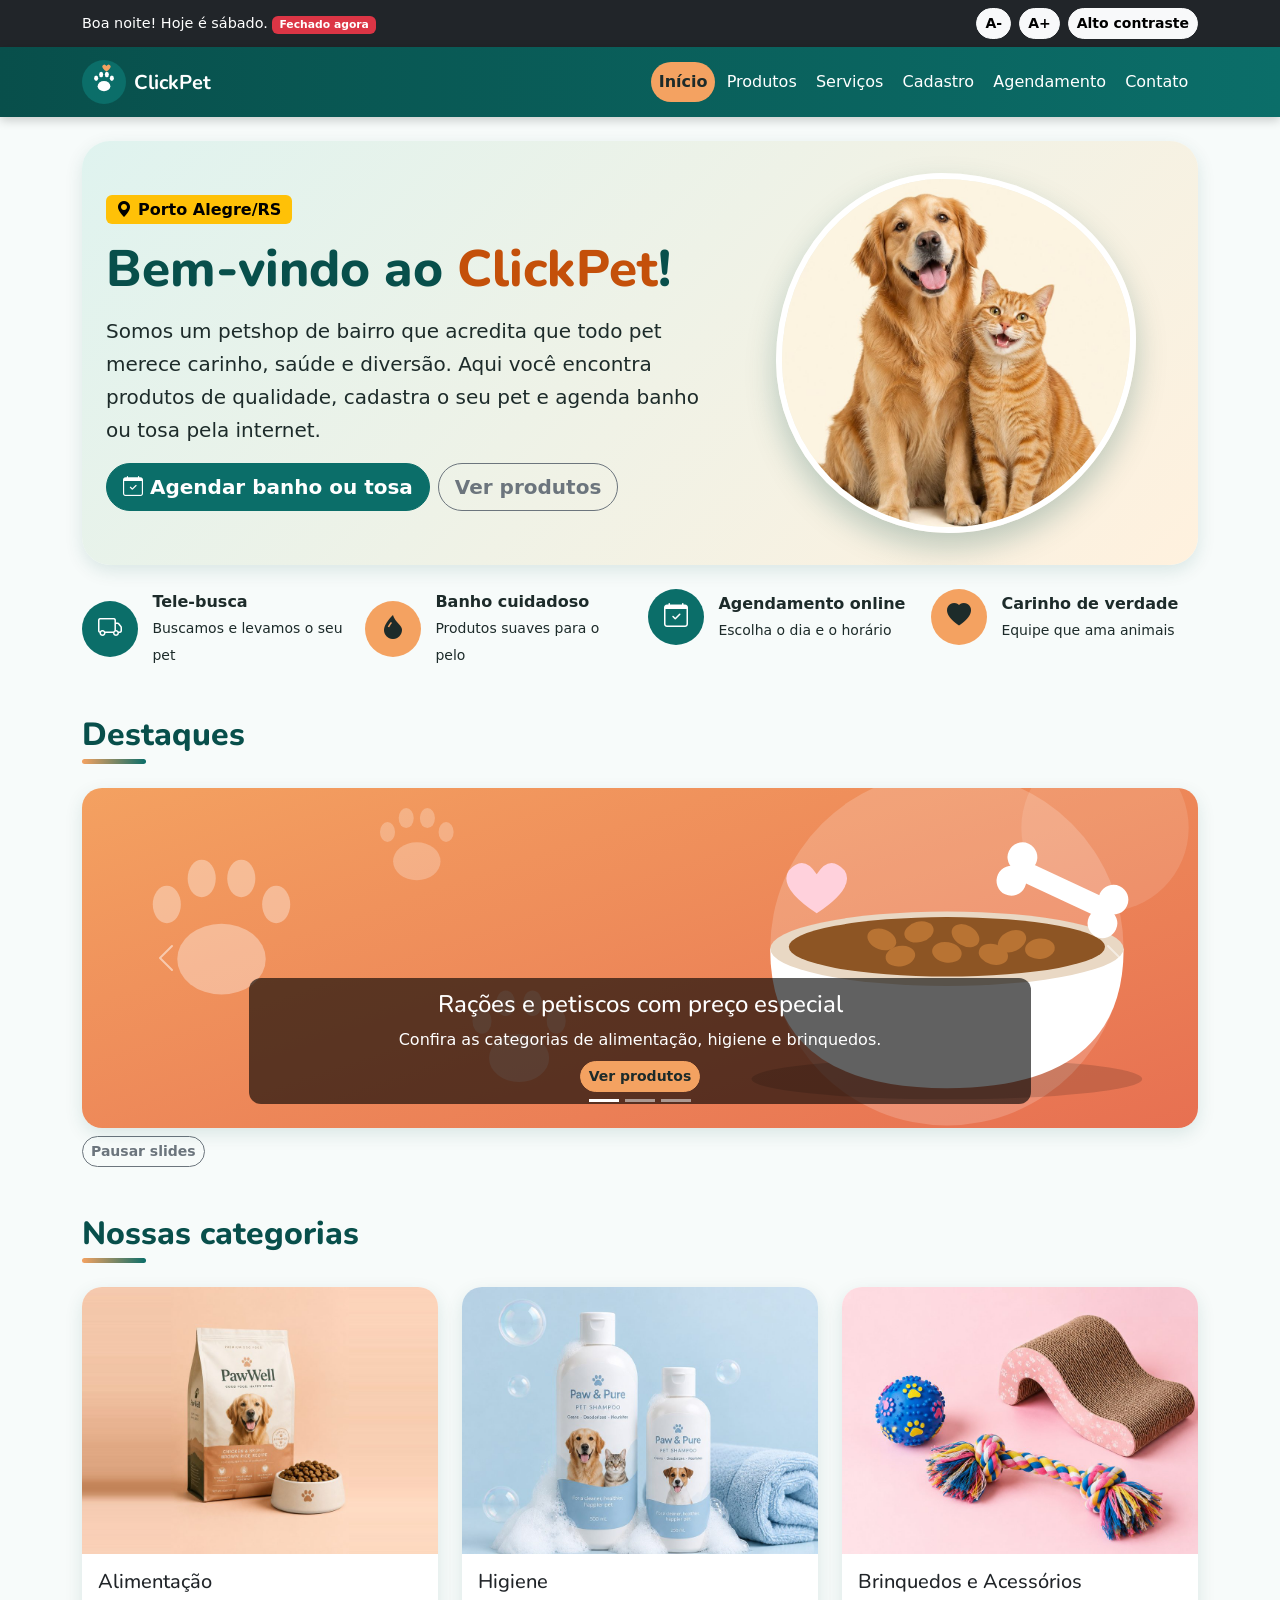
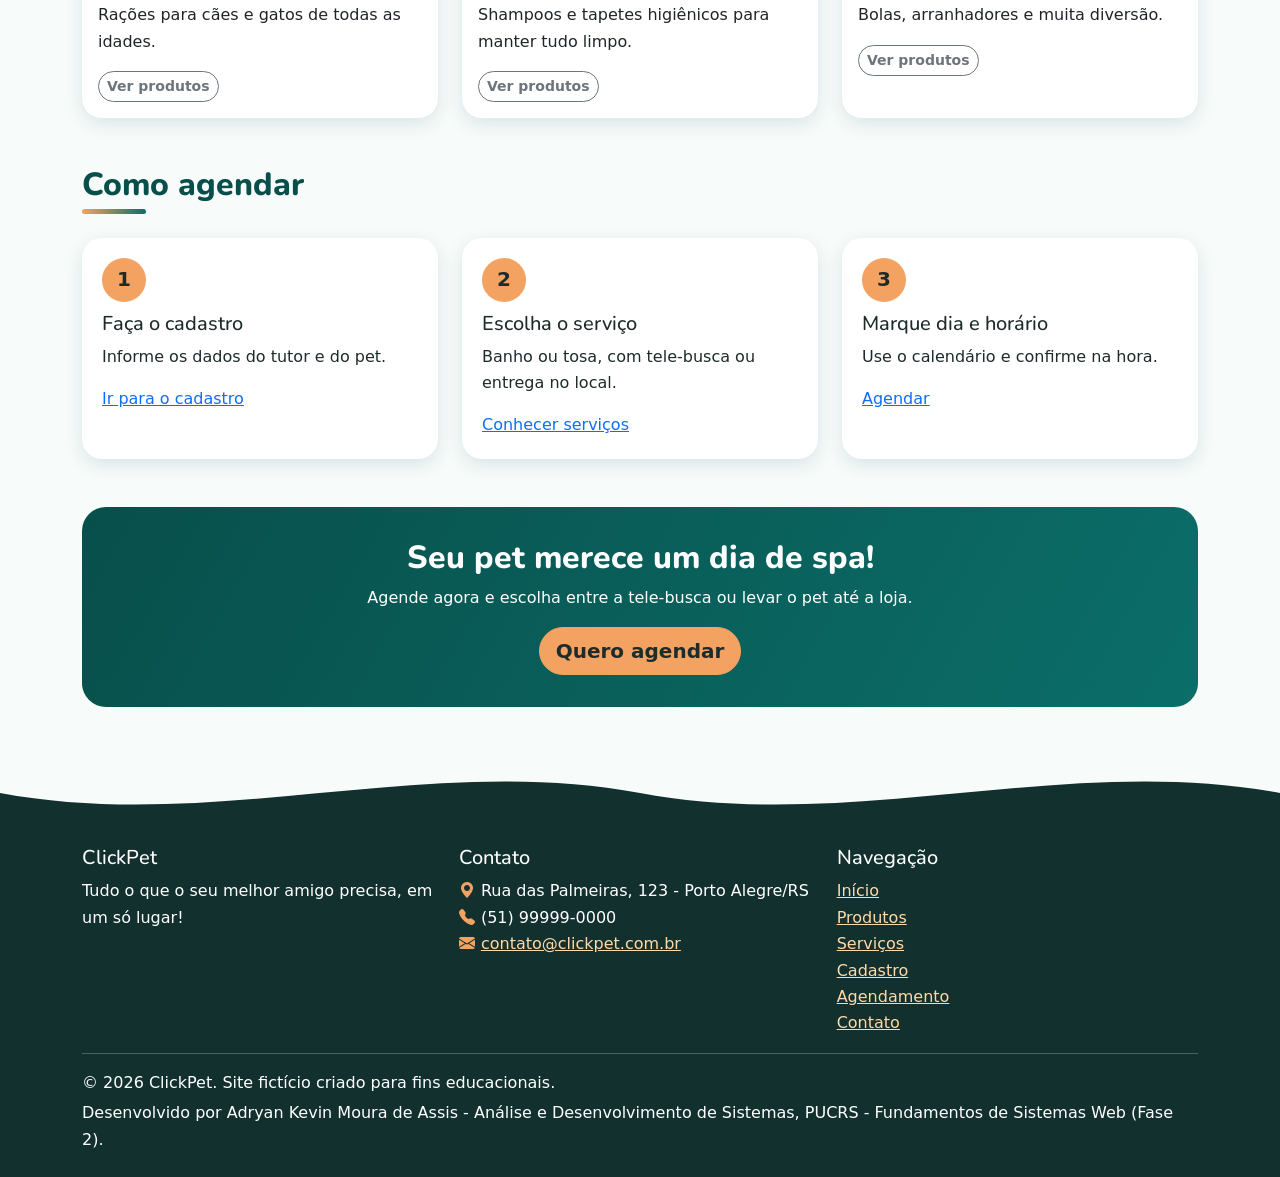
==== commit 512effa0: "Add files via upload" ====
--- a/index.html
+++ b/index.html
@@ -1,7 +1,278 @@
 <!DOCTYPE html>
-<html lang="pt-BR"><head><meta charset="utf-8"><meta name="viewport" content="width=device-width, initial-scale=1">
-<title>ClickPet — Petshop com carinho, saúde e diversão</title>
-<link rel="preconnect" href="https://fonts.googleapis.com">
-<link rel="stylesheet" href="https://fonts.googleapis.com/css2?family=Fredoka:wght@500;600;700&family=Nunito:wght@400;600;700&display=swap">
-<link rel="stylesheet" href="estilo.css"><style>html{scroll-behavior:smooth}</style></head>
-<body><!--$--><div class="min-h-screen overflow-x-hidden font-sans" data-tsd-source="/src/routes/index.tsx:46:5"><div class="bg-foreground py-2 text-center text-sm text-background" data-tsd-source="/src/routes/index.tsx:47:7">🐾 Frete grátis acima de R$ 150 no bairro · Use o cupom <b data-tsd-source="/src/routes/index.tsx:48:65">CLICKPET10</b></div><header class="sticky top-0 z-30 border-b-2 border-foreground bg-background/90 backdrop-blur" data-tsd-source="/src/routes/index.tsx:51:7"><div class="mx-auto flex max-w-6xl items-center justify-between gap-4 px-4 py-3" data-tsd-source="/src/routes/index.tsx:52:9"><a href="#inicio" class="flex shrink-0 items-center gap-2" data-tsd-source="/src/routes/index.tsx:53:11"><span class="grid h-10 w-10 place-items-center rounded-xl bg-primary text-primary-foreground" data-tsd-source="/src/routes/index.tsx:54:13"><svg xmlns="http://www.w3.org/2000/svg" width="24" height="24" viewBox="0 0 24 24" fill="none" stroke="currentColor" stroke-width="2" stroke-linecap="round" stroke-linejoin="round" class="lucide lucide-paw-print h-6 w-6" aria-hidden="true" data-tsd-source="/src/routes/index.tsx:54:111"><circle cx="11" cy="4" r="2"></circle><circle cx="18" cy="8" r="2"></circle><circle cx="20" cy="16" r="2"></circle><path d="M9 10a5 5 0 0 1 5 5v3.5a3.5 3.5 0 0 1-6.84 1.045Q6.52 17.48 4.46 16.84A3.5 3.5 0 0 1 5.5 10Z"></path></svg></span><span class="font-display text-2xl font-bold" data-tsd-source="/src/routes/index.tsx:55:13">Click<span class="text-accent" data-tsd-source="/src/routes/index.tsx:55:68">Pet</span></span></a><nav class="hidden gap-1 md:flex" data-tsd-source="/src/routes/index.tsx:57:11"><a href="#inicio" class="rounded-full px-4 py-2 font-semibold transition hover:bg-secondary" data-tsd-source="/src/routes/index.tsx:59:15">Início</a><a href="#produtos" class="rounded-full px-4 py-2 font-semibold transition hover:bg-secondary" data-tsd-source="/src/routes/index.tsx:59:15">Produtos</a><a href="#servicos" class="rounded-full px-4 py-2 font-semibold transition hover:bg-secondary" data-tsd-source="/src/routes/index.tsx:59:15">Serviços</a><a href="#agendamento" class="rounded-full px-4 py-2 font-semibold transition hover:bg-secondary" data-tsd-source="/src/routes/index.tsx:59:15">Agendamento</a><a href="#contato" class="rounded-full px-4 py-2 font-semibold transition hover:bg-secondary" data-tsd-source="/src/routes/index.tsx:59:15">Contato</a></nav><a href="#agendamento" class="rounded-full border-2 border-foreground bg-accent px-5 py-2 font-bold text-accent-foreground shadow-pop transition hover:translate-x-0.5 hover:translate-y-0.5 hover:shadow-none" data-tsd-source="/src/routes/index.tsx:62:11">Agendar</a></div></header><section id="inicio" class="relative" data-tsd-source="/src/routes/index.tsx:67:7"><div class="mx-auto grid max-w-6xl items-center gap-10 px-4 py-14 md:grid-cols-2 md:py-20" data-tsd-source="/src/routes/index.tsx:68:9"><div data-tsd-source="/src/routes/index.tsx:69:11"><span class="inline-flex items-center gap-2 rounded-full bg-secondary px-4 py-1.5 text-sm font-bold text-secondary-foreground" data-tsd-source="/src/routes/index.tsx:70:13"><svg xmlns="http://www.w3.org/2000/svg" width="24" height="24" viewBox="0 0 24 24" fill="none" stroke="currentColor" stroke-width="2" stroke-linecap="round" stroke-linejoin="round" class="lucide lucide-sparkles h-4 w-4" aria-hidden="true" data-tsd-source="/src/routes/index.tsx:71:15"><path d="M11.017 2.814a1 1 0 0 1 1.966 0l1.051 5.558a2 2 0 0 0 1.594 1.594l5.558 1.051a1 1 0 0 1 0 1.966l-5.558 1.051a2 2 0 0 0-1.594 1.594l-1.051 5.558a1 1 0 0 1-1.966 0l-1.051-5.558a2 2 0 0 0-1.594-1.594l-5.558-1.051a1 1 0 0 1 0-1.966l5.558-1.051a2 2 0 0 0 1.594-1.594z"></path><path d="M20 2v4"></path><path d="M22 4h-4"></path><circle cx="4" cy="20" r="2"></circle></svg> Petshop de bairro com amor</span><h1 class="mt-5 text-5xl font-bold leading-[1.05] md:text-7xl" data-tsd-source="/src/routes/index.tsx:73:13">Tudo que seu pet <span class="text-primary" data-tsd-source="/src/routes/index.tsx:74:32">ama</span>, num <span class="relative inline-block text-accent" data-tsd-source="/src/routes/index.tsx:74:79">clique.</span></h1><p class="mt-5 max-w-lg text-lg text-muted-foreground" data-tsd-source="/src/routes/index.tsx:76:13">Rações, higiene e brinquedos de qualidade. Cadastre seu pet e agende banho ou tosa pela internet.</p><div class="mt-8 flex flex-wrap gap-4" data-tsd-source="/src/routes/index.tsx:79:13"><a href="#produtos" class="inline-flex items-center gap-2 rounded-full border-2 border-foreground bg-primary px-7 py-3.5 font-bold text-primary-foreground shadow-pop transition hover:translate-x-1 hover:translate-y-1 hover:shadow-none" data-tsd-source="/src/routes/index.tsx:80:15"><svg xmlns="http://www.w3.org/2000/svg" width="24" height="24" viewBox="0 0 24 24" fill="none" stroke="currentColor" stroke-width="2" stroke-linecap="round" stroke-linejoin="round" class="lucide lucide-shopping-bag h-5 w-5" aria-hidden="true" data-tsd-source="/src/routes/index.tsx:80:255"><path d="M16 10a4 4 0 0 1-8 0"></path><path d="M3.103 6.034h17.794"></path><path d="M3.4 5.467a2 2 0 0 0-.4 1.2V20a2 2 0 0 0 2 2h14a2 2 0 0 0 2-2V6.667a2 2 0 0 0-.4-1.2l-2-2.667A2 2 0 0 0 17 2H7a2 2 0 0 0-1.6.8z"></path></svg> Ver produtos</a><a href="#servicos" class="inline-flex items-center gap-2 rounded-full border-2 border-foreground bg-card px-7 py-3.5 font-bold transition hover:bg-secondary" data-tsd-source="/src/routes/index.tsx:81:15"><svg xmlns="http://www.w3.org/2000/svg" width="24" height="24" viewBox="0 0 24 24" fill="none" stroke="currentColor" stroke-width="2" stroke-linecap="round" stroke-linejoin="round" class="lucide lucide-bath h-5 w-5" aria-hidden="true" data-tsd-source="/src/routes/index.tsx:81:178"><path d="M10 4 8 6"></path><path d="M17 19v2"></path><path d="M2 12h20"></path><path d="M7 19v2"></path><path d="M9 5 7.621 3.621A2.121 2.121 0 0 0 4 5v12a2 2 0 0 0 2 2h12a2 2 0 0 0 2-2v-5"></path></svg> Banho e tosa</a></div><div class="mt-8 flex items-center gap-3 text-sm" data-tsd-source="/src/routes/index.tsx:83:13"><div class="flex text-accent" data-tsd-source="/src/routes/index.tsx:84:15"><svg xmlns="http://www.w3.org/2000/svg" width="24" height="24" viewBox="0 0 24 24" fill="none" stroke="currentColor" stroke-width="2" stroke-linecap="round" stroke-linejoin="round" class="lucide lucide-star h-5 w-5 fill-current" aria-hidden="true" data-tsd-source="/src/routes/index.tsx:84:78"><path d="M11.525 2.295a.53.53 0 0 1 .95 0l2.31 4.679a2.123 2.123 0 0 0 1.595 1.16l5.166.756a.53.53 0 0 1 .294.904l-3.736 3.638a2.123 2.123 0 0 0-.611 1.878l.882 5.14a.53.53 0 0 1-.771.56l-4.618-2.428a2.122 2.122 0 0 0-1.973 0L6.396 21.01a.53.53 0 0 1-.77-.56l.881-5.139a2.122 2.122 0 0 0-.611-1.879L2.16 9.795a.53.53 0 0 1 .294-.906l5.165-.755a2.122 2.122 0 0 0 1.597-1.16z"></path></svg><svg xmlns="http://www.w3.org/2000/svg" width="24" height="24" viewBox="0 0 24 24" fill="none" stroke="currentColor" stroke-width="2" stroke-linecap="round" stroke-linejoin="round" class="lucide lucide-star h-5 w-5 fill-current" aria-hidden="true" data-tsd-source="/src/routes/index.tsx:84:78"><path d="M11.525 2.295a.53.53 0 0 1 .95 0l2.31 4.679a2.123 2.123 0 0 0 1.595 1.16l5.166.756a.53.53 0 0 1 .294.904l-3.736 3.638a2.123 2.123 0 0 0-.611 1.878l.882 5.14a.53.53 0 0 1-.771.56l-4.618-2.428a2.122 2.122 0 0 0-1.973 0L6.396 21.01a.53.53 0 0 1-.77-.56l.881-5.139a2.122 2.122 0 0 0-.611-1.879L2.16 9.795a.53.53 0 0 1 .294-.906l5.165-.755a2.122 2.122 0 0 0 1.597-1.16z"></path></svg><svg xmlns="http://www.w3.org/2000/svg" width="24" height="24" viewBox="0 0 24 24" fill="none" stroke="currentColor" stroke-width="2" stroke-linecap="round" stroke-linejoin="round" class="lucide lucide-star h-5 w-5 fill-current" aria-hidden="true" data-tsd-source="/src/routes/index.tsx:84:78"><path d="M11.525 2.295a.53.53 0 0 1 .95 0l2.31 4.679a2.123 2.123 0 0 0 1.595 1.16l5.166.756a.53.53 0 0 1 .294.904l-3.736 3.638a2.123 2.123 0 0 0-.611 1.878l.882 5.14a.53.53 0 0 1-.771.56l-4.618-2.428a2.122 2.122 0 0 0-1.973 0L6.396 21.01a.53.53 0 0 1-.77-.56l.881-5.139a2.122 2.122 0 0 0-.611-1.879L2.16 9.795a.53.53 0 0 1 .294-.906l5.165-.755a2.122 2.122 0 0 0 1.597-1.16z"></path></svg><svg xmlns="http://www.w3.org/2000/svg" width="24" height="24" viewBox="0 0 24 24" fill="none" stroke="currentColor" stroke-width="2" stroke-linecap="round" stroke-linejoin="round" class="lucide lucide-star h-5 w-5 fill-current" aria-hidden="true" data-tsd-source="/src/routes/index.tsx:84:78"><path d="M11.525 2.295a.53.53 0 0 1 .95 0l2.31 4.679a2.123 2.123 0 0 0 1.595 1.16l5.166.756a.53.53 0 0 1 .294.904l-3.736 3.638a2.123 2.123 0 0 0-.611 1.878l.882 5.14a.53.53 0 0 1-.771.56l-4.618-2.428a2.122 2.122 0 0 0-1.973 0L6.396 21.01a.53.53 0 0 1-.77-.56l.881-5.139a2.122 2.122 0 0 0-.611-1.879L2.16 9.795a.53.53 0 0 1 .294-.906l5.165-.755a2.122 2.122 0 0 0 1.597-1.16z"></path></svg><svg xmlns="http://www.w3.org/2000/svg" width="24" height="24" viewBox="0 0 24 24" fill="none" stroke="currentColor" stroke-width="2" stroke-linecap="round" stroke-linejoin="round" class="lucide lucide-star h-5 w-5 fill-current" aria-hidden="true" data-tsd-source="/src/routes/index.tsx:84:78"><path d="M11.525 2.295a.53.53 0 0 1 .95 0l2.31 4.679a2.123 2.123 0 0 0 1.595 1.16l5.166.756a.53.53 0 0 1 .294.904l-3.736 3.638a2.123 2.123 0 0 0-.611 1.878l.882 5.14a.53.53 0 0 1-.771.56l-4.618-2.428a2.122 2.122 0 0 0-1.973 0L6.396 21.01a.53.53 0 0 1-.77-.56l.881-5.139a2.122 2.122 0 0 0-.611-1.879L2.16 9.795a.53.53 0 0 1 .294-.906l5.165-.755a2.122 2.122 0 0 0 1.597-1.16z"></path></svg></div><span class="font-semibold" data-tsd-source="/src/routes/index.tsx:85:15">+1.200 tutores felizes</span></div></div><div class="relative mx-auto w-full max-w-md" data-tsd-source="/src/routes/index.tsx:88:11"><div class="blob absolute inset-0 -rotate-6 bg-accent" data-tsd-source="/src/routes/index.tsx:89:13"></div><img src="imagens/hero-pets.jpg" alt="Cachorro e gato felizes" class="blob relative aspect-square w-full border-4 border-foreground object-cover shadow-soft" data-tsd-source="/src/routes/index.tsx:90:13"><div class="absolute -left-4 top-8 rounded-2xl border-2 border-foreground bg-card px-4 py-3 shadow-pop" data-tsd-source="/src/routes/index.tsx:91:13"><p class="text-xs text-muted-foreground" data-tsd-source="/src/routes/index.tsx:92:15">Até</p><p class="font-display text-2xl font-bold text-primary" data-tsd-source="/src/routes/index.tsx:93:15">30% OFF</p></div><div class="absolute -right-2 bottom-6 flex items-center gap-2 rounded-2xl border-2 border-foreground bg-secondary px-4 py-3 shadow-pop" data-tsd-source="/src/routes/index.tsx:95:13"><svg xmlns="http://www.w3.org/2000/svg" width="24" height="24" viewBox="0 0 24 24" fill="none" stroke="currentColor" stroke-width="2" stroke-linecap="round" stroke-linejoin="round" class="lucide lucide-bone h-6 w-6 text-accent" aria-hidden="true" data-tsd-source="/src/routes/index.tsx:96:15"><path d="M17 10c.7-.7 1.69 0 2.5 0a2.5 2.5 0 1 0 0-5 .5.5 0 0 1-.5-.5 2.5 2.5 0 1 0-5 0c0 .81.7 1.8 0 2.5l-7 7c-.7.7-1.69 0-2.5 0a2.5 2.5 0 0 0 0 5c.28 0 .5.22.5.5a2.5 2.5 0 1 0 5 0c0-.81-.7-1.8 0-2.5Z"></path></svg><span class="font-bold" data-tsd-source="/src/routes/index.tsx:96:55">Petiscos novos!</span></div><svg xmlns="http://www.w3.org/2000/svg" width="24" height="24" viewBox="0 0 24 24" fill="none" stroke="currentColor" stroke-width="2" stroke-linecap="round" stroke-linejoin="round" class="lucide lucide-paw-print animate-floaty absolute -top-6 right-6 h-12 w-12 text-primary" aria-hidden="true" data-tsd-source="/src/routes/index.tsx:98:13"><circle cx="11" cy="4" r="2"></circle><circle cx="18" cy="8" r="2"></circle><circle cx="20" cy="16" r="2"></circle><path d="M9 10a5 5 0 0 1 5 5v3.5a3.5 3.5 0 0 1-6.84 1.045Q6.52 17.48 4.46 16.84A3.5 3.5 0 0 1 5.5 10Z"></path></svg></div></div></section><section class="border-y-2 border-foreground bg-primary text-primary-foreground" data-tsd-source="/src/routes/index.tsx:104:7"><div class="mx-auto grid max-w-6xl gap-6 px-4 py-6 sm:grid-cols-3" data-tsd-source="/src/routes/index.tsx:105:9"><div class="flex items-center justify-center gap-3 font-bold" data-tsd-source="/src/routes/index.tsx:107:13"><svg xmlns="http://www.w3.org/2000/svg" width="24" height="24" viewBox="0 0 24 24" fill="none" stroke="currentColor" stroke-width="2" stroke-linecap="round" stroke-linejoin="round" class="lucide lucide-truck h-6 w-6 shrink-0" aria-hidden="true" data-tsd-source="/src/routes/index.tsx:107:87"><path d="M14 18V6a2 2 0 0 0-2-2H4a2 2 0 0 0-2 2v11a1 1 0 0 0 1 1h2"></path><path d="M15 18H9"></path><path d="M19 18h2a1 1 0 0 0 1-1v-3.65a1 1 0 0 0-.22-.624l-3.48-4.35A1 1 0 0 0 17.52 8H14"></path><circle cx="17" cy="18" r="2"></circle><circle cx="7" cy="18" r="2"></circle></svg>Entrega rápida no bairro</div><div class="flex items-center justify-center gap-3 font-bold" data-tsd-source="/src/routes/index.tsx:107:13"><svg xmlns="http://www.w3.org/2000/svg" width="24" height="24" viewBox="0 0 24 24" fill="none" stroke="currentColor" stroke-width="2" stroke-linecap="round" stroke-linejoin="round" class="lucide lucide-shield-check h-6 w-6 shrink-0" aria-hidden="true" data-tsd-source="/src/routes/index.tsx:107:87"><path d="M20 13c0 5-3.5 7.5-7.66 8.95a1 1 0 0 1-.67-.01C7.5 20.5 4 18 4 13V6a1 1 0 0 1 1-1c2 0 4.5-1.2 6.24-2.72a1.17 1.17 0 0 1 1.52 0C14.51 3.81 17 5 19 5a1 1 0 0 1 1 1z"></path><path d="m9 12 2 2 4-4"></path></svg>Produtos originais e seguros</div><div class="flex items-center justify-center gap-3 font-bold" data-tsd-source="/src/routes/index.tsx:107:13"><svg xmlns="http://www.w3.org/2000/svg" width="24" height="24" viewBox="0 0 24 24" fill="none" stroke="currentColor" stroke-width="2" stroke-linecap="round" stroke-linejoin="round" class="lucide lucide-heart h-6 w-6 shrink-0" aria-hidden="true" data-tsd-source="/src/routes/index.tsx:107:87"><path d="M2 9.5a5.5 5.5 0 0 1 9.591-3.676.56.56 0 0 0 .818 0A5.49 5.49 0 0 1 22 9.5c0 2.29-1.5 4-3 5.5l-5.492 5.313a2 2 0 0 1-3 .019L5 15c-1.5-1.5-3-3.2-3-5.5"></path></svg>Atendimento com carinho</div></div></section><section class="mx-auto max-w-6xl px-4 py-20" data-tsd-source="/src/routes/index.tsx:113:7"><h2 class="text-4xl font-bold md:text-5xl" data-tsd-source="/src/routes/index.tsx:114:9">Nossas categorias</h2><p class="mt-2 text-muted-foreground" data-tsd-source="/src/routes/index.tsx:115:9">Escolha o que seu melhor amigo precisa hoje.</p><div class="mt-10 grid gap-6 md:grid-cols-3" data-tsd-source="/src/routes/index.tsx:116:9"><a href="#produtos" class="group overflow-hidden rounded-3xl border-2 border-foreground bg-peach shadow-pop transition hover:-translate-y-1" data-tsd-source="/src/routes/index.tsx:118:13"><div class="aspect-[4/3] overflow-hidden" data-tsd-source="/src/routes/index.tsx:119:15"><img src="imagens/racao.jpg" alt="Rações &amp; Petiscos" loading="lazy" class="h-full w-full object-cover transition duration-500 group-hover:scale-110" data-tsd-source="/src/routes/index.tsx:120:17"></div><div class="border-t-2 border-foreground bg-card p-6" data-tsd-source="/src/routes/index.tsx:122:15"><span class="text-xs font-bold uppercase tracking-wider text-accent" data-tsd-source="/src/routes/index.tsx:123:17">Alimentação</span><h3 class="mt-1 text-2xl font-bold" data-tsd-source="/src/routes/index.tsx:124:17">Rações &amp; Petiscos</h3><p class="mt-1 text-muted-foreground" data-tsd-source="/src/routes/index.tsx:125:17">Para cães e gatos de todas as idades.</p></div></a><a href="#produtos" class="group overflow-hidden rounded-3xl border-2 border-foreground bg-sky shadow-pop transition hover:-translate-y-1" data-tsd-source="/src/routes/index.tsx:118:13"><div class="aspect-[4/3] overflow-hidden" data-tsd-source="/src/routes/index.tsx:119:15"><img src="imagens/higiene.jpg" alt="Shampoos &amp; Tapetes" loading="lazy" class="h-full w-full object-cover transition duration-500 group-hover:scale-110" data-tsd-source="/src/routes/index.tsx:120:17"></div><div class="border-t-2 border-foreground bg-card p-6" data-tsd-source="/src/routes/index.tsx:122:15"><span class="text-xs font-bold uppercase tracking-wider text-accent" data-tsd-source="/src/routes/index.tsx:123:17">Higiene</span><h3 class="mt-1 text-2xl font-bold" data-tsd-source="/src/routes/index.tsx:124:17">Shampoos &amp; Tapetes</h3><p class="mt-1 text-muted-foreground" data-tsd-source="/src/routes/index.tsx:125:17">Tudo limpinho e cheiroso.</p></div></a><a href="#produtos" class="group overflow-hidden rounded-3xl border-2 border-foreground bg-rose shadow-pop transition hover:-translate-y-1" data-tsd-source="/src/routes/index.tsx:118:13"><div class="aspect-[4/3] overflow-hidden" data-tsd-source="/src/routes/index.tsx:119:15"><img src="imagens/brinquedos.jpg" alt="Brinquedos &amp; Acessórios" loading="lazy" class="h-full w-full object-cover transition duration-500 group-hover:scale-110" data-tsd-source="/src/routes/index.tsx:120:17"></div><div class="border-t-2 border-foreground bg-card p-6" data-tsd-source="/src/routes/index.tsx:122:15"><span class="text-xs font-bold uppercase tracking-wider text-accent" data-tsd-source="/src/routes/index.tsx:123:17">Diversão</span><h3 class="mt-1 text-2xl font-bold" data-tsd-source="/src/routes/index.tsx:124:17">Brinquedos &amp; Acessórios</h3><p class="mt-1 text-muted-foreground" data-tsd-source="/src/routes/index.tsx:125:17">Bolas, arranhadores e muita alegria.</p></div></a></div></section><section id="produtos" class="bg-secondary/60 py-20" data-tsd-source="/src/routes/index.tsx:133:7"><div class="mx-auto max-w-6xl px-4" data-tsd-source="/src/routes/index.tsx:134:9"><div class="flex flex-wrap items-end justify-between gap-4" data-tsd-source="/src/routes/index.tsx:135:11"><div data-tsd-source="/src/routes/index.tsx:136:13"><h2 class="text-4xl font-bold md:text-5xl" data-tsd-source="/src/routes/index.tsx:137:15">Mais vendidos 🔥</h2><p class="mt-2 text-muted-foreground" data-tsd-source="/src/routes/index.tsx:138:15">Ofertas da semana com preço especial.</p></div></div><div class="mt-10 grid gap-6 sm:grid-cols-2 lg:grid-cols-4" data-tsd-source="/src/routes/index.tsx:141:11"><div class="flex flex-col overflow-hidden rounded-3xl border-2 border-foreground bg-card transition hover:shadow-pop" data-tsd-source="/src/routes/index.tsx:143:15"><div class="relative aspect-square bg-peach" data-tsd-source="/src/routes/index.tsx:144:17"><img src="imagens/racao.jpg" alt="Ração Premium Cães 15kg" loading="lazy" class="h-full w-full object-cover" data-tsd-source="/src/routes/index.tsx:145:19"><span class="absolute left-3 top-3 rounded-full bg-accent px-3 py-1 text-xs font-bold text-accent-foreground" data-tsd-source="/src/routes/index.tsx:146:19">Oferta</span></div><div class="flex flex-1 flex-col p-5" data-tsd-source="/src/routes/index.tsx:148:17"><h3 class="text-lg font-semibold leading-tight" data-tsd-source="/src/routes/index.tsx:149:19">Ração Premium Cães 15kg</h3><p class="mt-2 text-sm text-muted-foreground line-through" data-tsd-source="/src/routes/index.tsx:150:19">R$ <!-- -->219,90</p><p class="font-display text-2xl font-bold text-primary" data-tsd-source="/src/routes/index.tsx:151:19">R$ <!-- -->189,90</p><button class="mt-4 rounded-full border-2 border-foreground bg-primary py-2.5 font-bold text-primary-foreground transition hover:bg-accent" data-tsd-source="/src/routes/index.tsx:152:19">Adicionar</button></div></div><div class="flex flex-col overflow-hidden rounded-3xl border-2 border-foreground bg-card transition hover:shadow-pop" data-tsd-source="/src/routes/index.tsx:143:15"><div class="relative aspect-square bg-sky" data-tsd-source="/src/routes/index.tsx:144:17"><img src="imagens/higiene.jpg" alt="Shampoo Neutro 500ml" loading="lazy" class="h-full w-full object-cover" data-tsd-source="/src/routes/index.tsx:145:19"><span class="absolute left-3 top-3 rounded-full bg-accent px-3 py-1 text-xs font-bold text-accent-foreground" data-tsd-source="/src/routes/index.tsx:146:19">Oferta</span></div><div class="flex flex-1 flex-col p-5" data-tsd-source="/src/routes/index.tsx:148:17"><h3 class="text-lg font-semibold leading-tight" data-tsd-source="/src/routes/index.tsx:149:19">Shampoo Neutro 500ml</h3><p class="mt-2 text-sm text-muted-foreground line-through" data-tsd-source="/src/routes/index.tsx:150:19">R$ <!-- -->36,90</p><p class="font-display text-2xl font-bold text-primary" data-tsd-source="/src/routes/index.tsx:151:19">R$ <!-- -->29,90</p><button class="mt-4 rounded-full border-2 border-foreground bg-primary py-2.5 font-bold text-primary-foreground transition hover:bg-accent" data-tsd-source="/src/routes/index.tsx:152:19">Adicionar</button></div></div><div class="flex flex-col overflow-hidden rounded-3xl border-2 border-foreground bg-card transition hover:shadow-pop" data-tsd-source="/src/routes/index.tsx:143:15"><div class="relative aspect-square bg-rose" data-tsd-source="/src/routes/index.tsx:144:17"><img src="imagens/brinquedos.jpg" alt="Kit Brinquedos Divertidos" loading="lazy" class="h-full w-full object-cover" data-tsd-source="/src/routes/index.tsx:145:19"><span class="absolute left-3 top-3 rounded-full bg-accent px-3 py-1 text-xs font-bold text-accent-foreground" data-tsd-source="/src/routes/index.tsx:146:19">Oferta</span></div><div class="flex flex-1 flex-col p-5" data-tsd-source="/src/routes/index.tsx:148:17"><h3 class="text-lg font-semibold leading-tight" data-tsd-source="/src/routes/index.tsx:149:19">Kit Brinquedos Divertidos</h3><p class="mt-2 text-sm text-muted-foreground line-through" data-tsd-source="/src/routes/index.tsx:150:19">R$ <!-- -->64,90</p><p class="font-display text-2xl font-bold text-primary" data-tsd-source="/src/routes/index.tsx:151:19">R$ <!-- -->49,90</p><button class="mt-4 rounded-full border-2 border-foreground bg-primary py-2.5 font-bold text-primary-foreground transition hover:bg-accent" data-tsd-source="/src/routes/index.tsx:152:19">Adicionar</button></div></div><div class="flex flex-col overflow-hidden rounded-3xl border-2 border-foreground bg-card transition hover:shadow-pop" data-tsd-source="/src/routes/index.tsx:143:15"><div class="relative aspect-square bg-secondary" data-tsd-source="/src/routes/index.tsx:144:17"><img src="imagens/racao.jpg" alt="Petisco Natural 200g" loading="lazy" class="h-full w-full object-cover" data-tsd-source="/src/routes/index.tsx:145:19"><span class="absolute left-3 top-3 rounded-full bg-accent px-3 py-1 text-xs font-bold text-accent-foreground" data-tsd-source="/src/routes/index.tsx:146:19">Oferta</span></div><div class="flex flex-1 flex-col p-5" data-tsd-source="/src/routes/index.tsx:148:17"><h3 class="text-lg font-semibold leading-tight" data-tsd-source="/src/routes/index.tsx:149:19">Petisco Natural 200g</h3><p class="mt-2 text-sm text-muted-foreground line-through" data-tsd-source="/src/routes/index.tsx:150:19">R$ <!-- -->24,90</p><p class="font-display text-2xl font-bold text-primary" data-tsd-source="/src/routes/index.tsx:151:19">R$ <!-- -->19,90</p><button class="mt-4 rounded-full border-2 border-foreground bg-primary py-2.5 font-bold text-primary-foreground transition hover:bg-accent" data-tsd-source="/src/routes/index.tsx:152:19">Adicionar</button></div></div></div></div></section><section id="servicos" class="mx-auto max-w-6xl px-4 py-20" data-tsd-source="/src/routes/index.tsx:161:7"><h2 class="text-center text-4xl font-bold md:text-5xl" data-tsd-source="/src/routes/index.tsx:162:9">Banho &amp; Tosa</h2><p class="mt-2 text-center text-muted-foreground" data-tsd-source="/src/routes/index.tsx:163:9">Profissionais cuidadosos e produtos suaves para o seu pet.</p><div class="mt-10 grid gap-6 md:grid-cols-3" data-tsd-source="/src/routes/index.tsx:164:9"><div class="rounded-3xl border-2 border-foreground bg-card p-8 text-center shadow-pop" data-tsd-source="/src/routes/index.tsx:166:13"><div class="blob mx-auto grid h-20 w-20 place-items-center bg-secondary" data-tsd-source="/src/routes/index.tsx:167:15"><svg xmlns="http://www.w3.org/2000/svg" width="24" height="24" viewBox="0 0 24 24" fill="none" stroke="currentColor" stroke-width="2" stroke-linecap="round" stroke-linejoin="round" class="lucide lucide-bath h-9 w-9 text-primary" aria-hidden="true" data-tsd-source="/src/routes/index.tsx:167:92"><path d="M10 4 8 6"></path><path d="M17 19v2"></path><path d="M2 12h20"></path><path d="M7 19v2"></path><path d="M9 5 7.621 3.621A2.121 2.121 0 0 0 4 5v12a2 2 0 0 0 2 2h12a2 2 0 0 0 2-2v-5"></path></svg></div><h3 class="mt-5 text-2xl font-bold" data-tsd-source="/src/routes/index.tsx:168:15">Banho</h3><p class="mt-2 text-muted-foreground" data-tsd-source="/src/routes/index.tsx:169:15">Produtos suaves e secagem cuidadosa.</p><p class="mt-4 font-bold text-accent" data-tsd-source="/src/routes/index.tsx:170:15">a partir de R$ 45</p></div><div class="rounded-3xl border-2 border-foreground bg-card p-8 text-center shadow-pop" data-tsd-source="/src/routes/index.tsx:166:13"><div class="blob mx-auto grid h-20 w-20 place-items-center bg-secondary" data-tsd-source="/src/routes/index.tsx:167:15"><svg xmlns="http://www.w3.org/2000/svg" width="24" height="24" viewBox="0 0 24 24" fill="none" stroke="currentColor" stroke-width="2" stroke-linecap="round" stroke-linejoin="round" class="lucide lucide-scissors h-9 w-9 text-primary" aria-hidden="true" data-tsd-source="/src/routes/index.tsx:167:92"><circle cx="6" cy="6" r="3"></circle><path d="M8.12 8.12 12 12"></path><path d="M20 4 8.12 15.88"></path><circle cx="6" cy="18" r="3"></circle><path d="M14.8 14.8 20 20"></path></svg></div><h3 class="mt-5 text-2xl font-bold" data-tsd-source="/src/routes/index.tsx:168:15">Tosa</h3><p class="mt-2 text-muted-foreground" data-tsd-source="/src/routes/index.tsx:169:15">Higiênica ou na tesoura, do jeitinho dele.</p><p class="mt-4 font-bold text-accent" data-tsd-source="/src/routes/index.tsx:170:15">a partir de R$ 60</p></div><div class="rounded-3xl border-2 border-foreground bg-card p-8 text-center shadow-pop" data-tsd-source="/src/routes/index.tsx:166:13"><div class="blob mx-auto grid h-20 w-20 place-items-center bg-secondary" data-tsd-source="/src/routes/index.tsx:167:15"><svg xmlns="http://www.w3.org/2000/svg" width="24" height="24" viewBox="0 0 24 24" fill="none" stroke="currentColor" stroke-width="2" stroke-linecap="round" stroke-linejoin="round" class="lucide lucide-heart h-9 w-9 text-primary" aria-hidden="true" data-tsd-source="/src/routes/index.tsx:167:92"><path d="M2 9.5a5.5 5.5 0 0 1 9.591-3.676.56.56 0 0 0 .818 0A5.49 5.49 0 0 1 22 9.5c0 2.29-1.5 4-3 5.5l-5.492 5.313a2 2 0 0 1-3 .019L5 15c-1.5-1.5-3-3.2-3-5.5"></path></svg></div><h3 class="mt-5 text-2xl font-bold" data-tsd-source="/src/routes/index.tsx:168:15">Banho + Tosa</h3><p class="mt-2 text-muted-foreground" data-tsd-source="/src/routes/index.tsx:169:15">O combo completo com laço de presente.</p><p class="mt-4 font-bold text-accent" data-tsd-source="/src/routes/index.tsx:170:15">a partir de R$ 95</p></div></div></section><section id="agendamento" class="px-4 pb-20" data-tsd-source="/src/routes/index.tsx:177:7"><div class="mx-auto grid max-w-6xl gap-10 rounded-[2.5rem] border-2 border-foreground bg-primary p-8 text-primary-foreground md:grid-cols-2 md:p-14" data-tsd-source="/src/routes/index.tsx:178:9"><div data-tsd-source="/src/routes/index.tsx:179:11"><h2 class="text-4xl font-bold md:text-5xl" data-tsd-source="/src/routes/index.tsx:180:13">Como agendar</h2><ol class="mt-6 space-y-4" data-tsd-source="/src/routes/index.tsx:181:13"><li class="flex items-center gap-4" data-tsd-source="/src/routes/index.tsx:183:17"><span class="grid h-10 w-10 shrink-0 place-items-center rounded-full bg-accent font-display text-lg font-bold text-accent-foreground" data-tsd-source="/src/routes/index.tsx:184:19">1</span><span class="text-lg" data-tsd-source="/src/routes/index.tsx:185:19">Faça o cadastro do tutor e do pet.</span></li><li class="flex items-center gap-4" data-tsd-source="/src/routes/index.tsx:183:17"><span class="grid h-10 w-10 shrink-0 place-items-center rounded-full bg-accent font-display text-lg font-bold text-accent-foreground" data-tsd-source="/src/routes/index.tsx:184:19">2</span><span class="text-lg" data-tsd-source="/src/routes/index.tsx:185:19">Escolha o serviço: banho ou tosa.</span></li><li class="flex items-center gap-4" data-tsd-source="/src/routes/index.tsx:183:17"><span class="grid h-10 w-10 shrink-0 place-items-center rounded-full bg-accent font-display text-lg font-bold text-accent-foreground" data-tsd-source="/src/routes/index.tsx:184:19">3</span><span class="text-lg" data-tsd-source="/src/routes/index.tsx:185:19">Selecione o melhor dia e horário.</span></li><li class="flex items-center gap-4" data-tsd-source="/src/routes/index.tsx:183:17"><span class="grid h-10 w-10 shrink-0 place-items-center rounded-full bg-accent font-display text-lg font-bold text-accent-foreground" data-tsd-source="/src/routes/index.tsx:184:19">4</span><span class="text-lg" data-tsd-source="/src/routes/index.tsx:185:19">Pronto! É só trazer seu pet. 🐶</span></li></ol></div><form onsubmit="event.preventDefault();alert('Pedido de agendamento enviado! 🐾')" class="space-y-3 rounded-3xl bg-card p-6 text-card-foreground" data-tsd-source="/src/routes/index.tsx:190:11"><input required="" placeholder="Seu nome" class="w-full rounded-xl border-2 border-input bg-background px-4 py-3 outline-none focus:border-primary" data-tsd-source="/src/routes/index.tsx:191:13"><input required="" placeholder="Nome do pet" class="w-full rounded-xl border-2 border-input bg-background px-4 py-3 outline-none focus:border-primary" data-tsd-source="/src/routes/index.tsx:192:13"><select class="w-full rounded-xl border-2 border-input bg-background px-4 py-3 outline-none focus:border-primary" data-tsd-source="/src/routes/index.tsx:193:13"><option data-tsd-source="/src/routes/index.tsx:194:15">Banho</option><option data-tsd-source="/src/routes/index.tsx:194:37">Tosa</option><option data-tsd-source="/src/routes/index.tsx:194:58">Banho + Tosa</option></select><input required="" type="date" class="w-full rounded-xl border-2 border-input bg-background px-4 py-3 outline-none focus:border-primary" data-tsd-source="/src/routes/index.tsx:196:13"><button class="w-full rounded-full border-2 border-foreground bg-accent py-3 font-bold text-accent-foreground shadow-pop transition hover:translate-x-1 hover:translate-y-1 hover:shadow-none" data-tsd-source="/src/routes/index.tsx:197:13">Agendar agora</button></form></div></section><footer id="contato" class="border-t-2 border-foreground bg-foreground text-background" data-tsd-source="/src/routes/index.tsx:203:7"><div class="mx-auto grid max-w-6xl gap-8 px-4 py-12 md:grid-cols-3" data-tsd-source="/src/routes/index.tsx:204:9"><div data-tsd-source="/src/routes/index.tsx:205:11"><span class="font-display text-2xl font-bold" data-tsd-source="/src/routes/index.tsx:206:13">Click<span class="text-accent" data-tsd-source="/src/routes/index.tsx:206:68">Pet</span></span><p class="mt-2 opacity-70" data-tsd-source="/src/routes/index.tsx:207:13">Todo pet merece carinho, saúde e diversão.</p></div><div class="space-y-2 opacity-90" data-tsd-source="/src/routes/index.tsx:209:11"><p class="flex items-center gap-2" data-tsd-source="/src/routes/index.tsx:210:13"><svg xmlns="http://www.w3.org/2000/svg" width="24" height="24" viewBox="0 0 24 24" fill="none" stroke="currentColor" stroke-width="2" stroke-linecap="round" stroke-linejoin="round" class="lucide lucide-map-pin h-4 w-4" aria-hidden="true" data-tsd-source="/src/routes/index.tsx:210:52"><path d="M20 10c0 4.993-5.539 10.193-7.399 11.799a1 1 0 0 1-1.202 0C9.539 20.193 4 14.993 4 10a8 8 0 0 1 16 0"></path><circle cx="12" cy="10" r="3"></circle></svg> Rua dos Pets, 123 — Centro</p><p class="flex items-center gap-2" data-tsd-source="/src/routes/index.tsx:211:13"><svg xmlns="http://www.w3.org/2000/svg" width="24" height="24" viewBox="0 0 24 24" fill="none" stroke="currentColor" stroke-width="2" stroke-linecap="round" stroke-linejoin="round" class="lucide lucide-phone h-4 w-4" aria-hidden="true" data-tsd-source="/src/routes/index.tsx:211:52"><path d="M13.832 16.568a1 1 0 0 0 1.213-.303l.355-.465A2 2 0 0 1 17 15h3a2 2 0 0 1 2 2v3a2 2 0 0 1-2 2A18 18 0 0 1 2 4a2 2 0 0 1 2-2h3a2 2 0 0 1 2 2v3a2 2 0 0 1-.8 1.6l-.468.351a1 1 0 0 0-.292 1.233 14 14 0 0 0 6.392 6.384"></path></svg> (11) 99999-0000</p></div><div class="space-y-2 opacity-90" data-tsd-source="/src/routes/index.tsx:213:11"><p class="flex items-center gap-2" data-tsd-source="/src/routes/index.tsx:214:13"><svg xmlns="http://www.w3.org/2000/svg" width="24" height="24" viewBox="0 0 24 24" fill="none" stroke="currentColor" stroke-width="2" stroke-linecap="round" stroke-linejoin="round" class="lucide lucide-clock h-4 w-4" aria-hidden="true" data-tsd-source="/src/routes/index.tsx:214:52"><circle cx="12" cy="12" r="10"></circle><path d="M12 6v6l4 2"></path></svg> Seg a Sex: 8h às 19h</p><p class="pl-6" data-tsd-source="/src/routes/index.tsx:215:13">Sábado: 8h às 14h</p></div></div></footer></div><!--/$--></body></html>+<!-- ClickPet - Fase 2 | Projeto de Fundamentos de Sistemas Web (PUCRS) -->
+<html lang="pt-br">
+<head>
+  <meta charset="UTF-8">
+  <meta name="viewport" content="width=device-width, initial-scale=1.0">
+  <meta name="description" content="ClickPet - petshop com produtos, banho e tosa, tele-busca e agendamento online.">
+  <title>Início - ClickPet</title>
+  <!-- Bootstrap 5 (CSS) via CDN -->
+  <link href="https://cdn.jsdelivr.net/npm/bootstrap@5.3.3/dist/css/bootstrap.min.css" rel="stylesheet" crossorigin="anonymous">
+  <!-- Estilos próprios do ClickPet (carregados depois, para poder sobrescrever o Bootstrap) -->
+  <!-- Fonte Nunito (Google Fonts) e ícones Bootstrap Icons via CDN -->
+  <link rel="preconnect" href="https://fonts.googleapis.com">
+  <link rel="preconnect" href="https://fonts.gstatic.com" crossorigin>
+  <link href="https://fonts.googleapis.com/css2?family=Nunito:wght@400;600;700;800&display=swap" rel="stylesheet">
+  <link href="https://cdn.jsdelivr.net/npm/bootstrap-icons@1.11.3/font/bootstrap-icons.min.css" rel="stylesheet" crossorigin="anonymous">
+  <link href="css/estilo.css" rel="stylesheet">
+</head>
+<body>
+  <!-- Link para quem usa teclado ou leitor de tela pular direto ao conteúdo -->
+  <a class="visually-hidden-focusable" href="#conteudo">Pular para o conteúdo principal</a>
+
+  <!-- Barra superior: saudação (JavaScript), status da loja e botões de acessibilidade -->
+  <div class="barra-topo bg-dark text-white py-2">
+    <div class="container d-flex flex-wrap justify-content-between align-items-center gap-2">
+      <div>
+        <span id="saudacao">Olá!</span>
+        <span id="status-loja" class="badge text-bg-secondary"></span>
+      </div>
+      <div class="d-flex align-items-center gap-2" role="group" aria-label="Opções de acessibilidade">
+        <button type="button" id="btn-fonte-menor" class="btn btn-sm btn-light" aria-label="Diminuir o tamanho da letra">A-</button>
+        <button type="button" id="btn-fonte-maior" class="btn btn-sm btn-light" aria-label="Aumentar o tamanho da letra">A+</button>
+        <button type="button" id="btn-contraste" class="btn btn-sm btn-light" aria-pressed="false">Alto contraste</button>
+      </div>
+    </div>
+  </div>
+
+  <!-- Cabeçalho com logo e menu de navegação (Bootstrap navbar) -->
+  <header class="sticky-top">
+    <nav class="navbar navbar-expand-lg navbar-clickpet" aria-label="Menu principal">
+      <div class="container">
+        <a class="navbar-brand d-flex align-items-center gap-2" href="index.html">
+          <img src="imagens/logo.svg" alt="Logotipo do ClickPet: uma pata branca com um coração laranja sobre fundo verde" width="44" height="44">
+          <span class="fw-bold">ClickPet</span>
+        </a>
+        <button class="navbar-toggler bg-light" type="button" data-bs-toggle="collapse" data-bs-target="#menu"
+                aria-controls="menu" aria-expanded="false" aria-label="Abrir ou fechar o menu">
+          <span class="navbar-toggler-icon"></span>
+        </button>
+        <div class="collapse navbar-collapse" id="menu">
+          <ul class="navbar-nav ms-auto">
+          <li class="nav-item"><a class="nav-link active" aria-current="page" href="index.html">Início</a></li>
+          <li class="nav-item"><a class="nav-link" href="produtos.html">Produtos</a></li>
+          <li class="nav-item"><a class="nav-link" href="servicos.html">Serviços</a></li>
+          <li class="nav-item"><a class="nav-link" href="cadastro.html">Cadastro</a></li>
+          <li class="nav-item"><a class="nav-link" href="agendamento.html">Agendamento</a></li>
+          <li class="nav-item"><a class="nav-link" href="contato.html">Contato</a></li>
+          </ul>
+        </div>
+      </div>
+    </nav>
+  </header>
+
+  <!-- Conteúdo principal da página -->
+  <main id="conteudo" class="container py-4" tabindex="-1">
+    <!-- Destaque (hero) com mensagem de boas-vindas e ilustração -->
+    <section class="hero mb-4" aria-labelledby="titulo-hero">
+      <div class="row align-items-center g-3">
+        <div class="col-lg-7">
+          <span class="badge text-bg-warning mb-3 fs-6"><i class="bi bi-geo-alt-fill" aria-hidden="true"></i> Porto Alegre/RS</span>
+          <h1 id="titulo-hero" class="mb-3">Bem-vindo ao <span class="destaque-texto">ClickPet</span>!</h1>
+          <p class="lead">Somos um petshop de bairro que acredita que todo pet merece carinho, saúde e diversão.
+            Aqui você encontra produtos de qualidade, cadastra o seu pet e agenda banho ou tosa pela internet.</p>
+          <div class="d-flex flex-wrap gap-2">
+            <a class="btn btn-clickpet btn-lg" href="agendamento.html"><i class="bi bi-calendar-check" aria-hidden="true"></i> Agendar banho ou tosa</a>
+            <a class="btn btn-outline-secondary btn-lg" href="produtos.html">Ver produtos</a>
+          </div>
+        </div>
+        <div class="col-lg-5 text-center">
+          <img class="hero-foto" src="imagens/foto-hero.jpg" width="900" height="960" alt="Um cachorro golden retriever sorrindo sentado ao lado de um gato laranja, também sorrindo">
+        </div>
+      </div>
+    </section>
+
+    <!-- Faixa de diferenciais com ícones (Bootstrap Icons) -->
+    <section class="mb-5" aria-label="Diferenciais do ClickPet">
+      <div class="row g-3">
+        <div class="col-sm-6 col-lg-3">
+          <div class="beneficio">
+            <span class="icone-circulo " aria-hidden="true"><i class="bi bi-truck"></i></span>
+            <div><strong>Tele-busca</strong><br><span class="small">Buscamos e levamos o seu pet</span></div>
+          </div>
+        </div>
+        <div class="col-sm-6 col-lg-3">
+          <div class="beneficio">
+            <span class="icone-circulo laranja" aria-hidden="true"><i class="bi bi-droplet-fill"></i></span>
+            <div><strong>Banho cuidadoso</strong><br><span class="small">Produtos suaves para o pelo</span></div>
+          </div>
+        </div>
+        <div class="col-sm-6 col-lg-3">
+          <div class="beneficio">
+            <span class="icone-circulo " aria-hidden="true"><i class="bi bi-calendar-check"></i></span>
+            <div><strong>Agendamento online</strong><br><span class="small">Escolha o dia e o horário</span></div>
+          </div>
+        </div>
+        <div class="col-sm-6 col-lg-3">
+          <div class="beneficio">
+            <span class="icone-circulo laranja" aria-hidden="true"><i class="bi bi-heart-fill"></i></span>
+            <div><strong>Carinho de verdade</strong><br><span class="small">Equipe que ama animais</span></div>
+          </div>
+        </div>
+      </div>
+    </section>
+
+    <!-- Carrossel do Bootstrap (3 slides com troca automática) -->
+    <section aria-labelledby="titulo-destaques" class="mb-5">
+      <h2 id="titulo-destaques" class="titulo-secao">Destaques</h2>
+      <div id="carrossel-inicio" class="carousel slide" data-bs-ride="carousel" data-bs-interval="6000">
+        <div class="carousel-indicators">
+          <button type="button" data-bs-target="#carrossel-inicio" data-bs-slide-to="0" class="active" aria-current="true" aria-label="Slide 1: Rações e petiscos com preço especial"></button>
+          <button type="button" data-bs-target="#carrossel-inicio" data-bs-slide-to="1" aria-label="Slide 2: Banho e tosa com muito carinho"></button>
+          <button type="button" data-bs-target="#carrossel-inicio" data-bs-slide-to="2" aria-label="Slide 3: Tele-busca: nós buscamos e levamos o seu pet"></button>
+        </div>
+        <div class="carousel-inner">
+          <div class="carousel-item active">
+            <img src="imagens/banner-racao.svg" class="d-block w-100" alt="Ilustração de um pote cheio de ração, um osso e um coração sobre fundo laranja">
+            <div class="carousel-caption">
+              <h3 class="h4 text-white">Rações e petiscos com preço especial</h3>
+              <p class="mb-2">Confira as categorias de alimentação, higiene e brinquedos.</p>
+              <a href="produtos.html" class="btn btn-destaque btn-sm">Ver produtos</a>
+            </div>
+          </div>
+          <div class="carousel-item">
+            <img src="imagens/banner-banho.svg" class="d-block w-100" alt="Ilustração de uma banheira com bolhas de sabão e um patinho de borracha sobre fundo verde-azulado">
+            <div class="carousel-caption">
+              <h3 class="h4 text-white">Banho e tosa com muito carinho</h3>
+              <p class="mb-2">Profissionais cuidadosos e produtos suaves para o seu pet.</p>
+              <a href="servicos.html" class="btn btn-destaque btn-sm">Ver serviços</a>
+            </div>
+          </div>
+          <div class="carousel-item">
+            <img src="imagens/banner-telebusca.svg" class="d-block w-100" alt="Ilustração de uma van com uma pata estampada a caminho de uma casa com um coração, sobre uma estrada">
+            <div class="carousel-caption">
+              <h3 class="h4 text-white">Tele-busca: nós buscamos e levamos o seu pet</h3>
+              <p class="mb-2">Escolha o dia e o horário e deixe o resto com a gente.</p>
+              <a href="agendamento.html" class="btn btn-destaque btn-sm">Agendar agora</a>
+            </div>
+          </div>
+        </div>
+        <button class="carousel-control-prev" type="button" data-bs-target="#carrossel-inicio" data-bs-slide="prev">
+          <span class="carousel-control-prev-icon" aria-hidden="true"></span>
+          <span class="visually-hidden">Slide anterior</span>
+        </button>
+        <button class="carousel-control-next" type="button" data-bs-target="#carrossel-inicio" data-bs-slide="next">
+          <span class="carousel-control-next-icon" aria-hidden="true"></span>
+          <span class="visually-hidden">Próximo slide</span>
+        </button>
+      </div>
+      <!-- Botão que pausa/retoma o carrossel (controlado por js/inicio.js) -->
+      <button type="button" id="btn-pausar-carrossel" class="btn btn-outline-secondary btn-sm mt-2" aria-pressed="false">Pausar slides</button>
+    </section>
+
+    <section class="mb-5" aria-labelledby="titulo-categorias">
+      <h2 id="titulo-categorias" class="titulo-secao">Nossas categorias</h2>
+      <div class="row g-4">
+        <div class="col-md-4">
+          <div class="card h-100 card-produto">
+            <div class="moldura"><img src="imagens/foto-racao.jpg" class="card-img-top" alt="Embalagem de ração premium para cães com a foto de um golden retriever, ao lado de um pote com ração" loading="lazy"></div>
+            <div class="card-body">
+              <h3 class="h5 card-title">Alimentação</h3>
+              <p class="card-text">Rações para cães e gatos de todas as idades.</p>
+              <a href="produtos.html" class="btn btn-outline-secondary btn-sm">Ver produtos</a>
+            </div>
+          </div>
+        </div>
+        <div class="col-md-4">
+          <div class="card h-100 card-produto">
+            <div class="moldura"><img src="imagens/foto-higiene.jpg" class="card-img-top" alt="Dois frascos de shampoo para pets, um grande e um pequeno, com espuma, bolhas de sabão e uma toalha azul" loading="lazy"></div>
+            <div class="card-body">
+              <h3 class="h5 card-title">Higiene</h3>
+              <p class="card-text">Shampoos e tapetes higiênicos para manter tudo limpo.</p>
+              <a href="produtos.html" class="btn btn-outline-secondary btn-sm">Ver produtos</a>
+            </div>
+          </div>
+        </div>
+        <div class="col-md-4">
+          <div class="card h-100 card-produto">
+            <div class="moldura"><img src="imagens/foto-brinquedos.jpg" class="card-img-top" alt="Bola azul com patinhas amarelas, brinquedo de corda colorido e arranhador de papelão rosa sobre fundo rosa" loading="lazy"></div>
+            <div class="card-body">
+              <h3 class="h5 card-title">Brinquedos e Acessórios</h3>
+              <p class="card-text">Bolas, arranhadores e muita diversão.</p>
+              <a href="produtos.html" class="btn btn-outline-secondary btn-sm">Ver produtos</a>
+            </div>
+          </div>
+        </div>
+      </div>
+    </section>
+
+    <section class="mb-5" aria-labelledby="titulo-passos">
+      <h2 id="titulo-passos" class="titulo-secao">Como agendar</h2>
+      <div class="row g-4">
+        <div class="col-md-4">
+          <div class="passo">
+            <div class="numero-passo" aria-hidden="true">1</div>
+            <h3 class="h5">Faça o cadastro</h3>
+            <p>Informe os dados do tutor e do pet.</p>
+            <a href="cadastro.html">Ir para o cadastro</a>
+          </div>
+        </div>
+        <div class="col-md-4">
+          <div class="passo">
+            <div class="numero-passo" aria-hidden="true">2</div>
+            <h3 class="h5">Escolha o serviço</h3>
+            <p>Banho ou tosa, com tele-busca ou entrega no local.</p>
+            <a href="servicos.html">Conhecer serviços</a>
+          </div>
+        </div>
+        <div class="col-md-4">
+          <div class="passo">
+            <div class="numero-passo" aria-hidden="true">3</div>
+            <h3 class="h5">Marque dia e horário</h3>
+            <p>Use o calendário e confirme na hora.</p>
+            <a href="agendamento.html">Agendar</a>
+          </div>
+        </div>
+      </div>
+    </section>
+
+    <section class="faixa-cta text-center" aria-labelledby="titulo-cta">
+      <h2 id="titulo-cta">Seu pet merece um dia de spa!</h2>
+      <p class="mb-3">Agende agora e escolha entre a tele-busca ou levar o pet até a loja.</p>
+      <a class="btn btn-destaque btn-lg" href="agendamento.html">Quero agendar</a>
+    </section>
+  </main>
+
+  <!-- Onda decorativa acima do rodapé (ignorada por leitores de tela) -->
+  <div class="onda" aria-hidden="true">
+    <svg viewBox="0 0 1440 60" preserveAspectRatio="none" focusable="false"><path d="M0 30 C240 70 480 -10 720 30 C960 70 1200 -10 1440 30 L1440 60 L0 60 Z" fill="currentColor"/></svg>
+  </div>
+
+  <!-- Rodapé: autoria, contato e links de navegação -->
+  <footer class="rodape py-4">
+    <div class="container">
+      <div class="row g-3">
+        <div class="col-md-4">
+          <h2 class="h5 text-white">ClickPet</h2>
+          <p class="mb-0">Tudo o que o seu melhor amigo precisa, em um só lugar!</p>
+        </div>
+        <div class="col-md-4">
+          <h2 class="h5 text-white">Contato</h2>
+          <address class="mb-0">
+            <i class="bi bi-geo-alt-fill" aria-hidden="true"></i>Rua das Palmeiras, 123 - Porto Alegre/RS<br>
+            <i class="bi bi-telephone-fill" aria-hidden="true"></i>(51) 99999-0000<br>
+            <i class="bi bi-envelope-fill" aria-hidden="true"></i><a href="mailto:contato@clickpet.com.br">contato@clickpet.com.br</a>
+          </address>
+        </div>
+        <div class="col-md-4">
+          <h2 class="h5 text-white">Navegação</h2>
+          <ul class="list-unstyled mb-0"><li><a href="index.html">Início</a></li><li><a href="produtos.html">Produtos</a></li><li><a href="servicos.html">Serviços</a></li><li><a href="cadastro.html">Cadastro</a></li><li><a href="agendamento.html">Agendamento</a></li><li><a href="contato.html">Contato</a></li></ul>
+        </div>
+      </div>
+      <hr class="border-light">
+      <p class="mb-1">&copy; <span id="ano">2026</span> ClickPet. Site fictício criado para fins educacionais.</p>
+      <p class="mb-0">Desenvolvido por Adryan Kevin Moura de Assis - Análise e Desenvolvimento de Sistemas, PUCRS - Fundamentos de Sistemas Web (Fase 2).</p>
+    </div>
+  </footer>
+
+  <!-- Botão "voltar ao topo" (aparece ao rolar a página; js/efeitos.js) -->
+  <button type="button" id="btn-topo" class="btn-topo" aria-label="Voltar ao topo da página"><i class="bi bi-arrow-up" aria-hidden="true"></i></button>
+
+  <!-- Bootstrap 5 (JavaScript) via CDN: necessário para o menu e o carrossel -->
+  <script src="https://cdn.jsdelivr.net/npm/bootstrap@5.3.3/dist/js/bootstrap.bundle.min.js" crossorigin="anonymous"></script>
+  <!-- Funções comuns a todas as páginas -->
+  <script src="js/comum.js"></script>
+  <script src="js/efeitos.js"></script>
+  <script src="js/inicio.js"></script>
+</body>
+</html>
--- a/css/estilo.css
+++ b/css/estilo.css
@@ -0,0 +1,216 @@
+/* ==========================================================
+   estilo.css - Estilos personalizados do site ClickPet
+   Complementa o Bootstrap 5 (carregado via CDN em cada página).
+   Seções: 1) Variáveis  2) Base  3) Navegação  4) Destaque (hero)
+           5) Componentes  6) Formulários  7) Rodapé e extras
+           8) Animações  9) Acessibilidade  10) Alto contraste
+   ========================================================== */
+
+/* 1) VARIÁVEIS DE COR E FONTE ------------------------------- */
+:root {
+  --cor-principal: #0b6e69;         /* verde-azulado (contraste 6:1 com branco) */
+  --cor-principal-escura: #084f4b;
+  --cor-destaque: #f4a261;          /* laranja */
+  --cor-destaque-escura: #c4500a;
+  --cor-fundo: #f7fbfa;
+  --cor-texto: #1d2b2a;
+  --sombra-suave: 0 6px 18px rgba(8, 79, 75, 0.12);
+  --fonte-titulo: "Nunito", "Segoe UI", system-ui, -apple-system, Arial, sans-serif;
+}
+
+/* 2) BASE ---------------------------------------------------- */
+body {
+  background-color: var(--cor-fundo);
+  color: var(--cor-texto);
+  line-height: 1.65;
+}
+main { min-height: 60vh; }
+h1, h2, h3, h4, .navbar-brand { font-family: var(--fonte-titulo); }
+h1, h2, h3 { color: var(--cor-principal-escura); font-weight: 800; }
+
+/* Título de seção com uma barrinha laranja embaixo */
+.titulo-secao { position: relative; padding-bottom: 0.6rem; margin-bottom: 1.5rem; }
+.titulo-secao::after {
+  content: ""; position: absolute; left: 0; bottom: 0;
+  width: 64px; height: 5px; border-radius: 5px;
+  background: linear-gradient(90deg, var(--cor-destaque), var(--cor-principal));
+}
+/* Título de página interna (h1) */
+.titulo-pagina {
+  padding: 0.35rem 0 0.35rem 1rem;
+  margin-bottom: 1rem;
+  border-left: 8px solid var(--cor-destaque);
+}
+
+/* 3) NAVEGAÇÃO ---------------------------------------------- */
+.barra-topo { font-size: 0.9rem; }
+.navbar-clickpet {
+  background: linear-gradient(90deg, var(--cor-principal-escura), var(--cor-principal));
+  box-shadow: 0 3px 10px rgba(0, 0, 0, 0.2);
+}
+.navbar-clickpet .nav-link, .navbar-clickpet .navbar-brand { color: #ffffff; }
+.navbar-clickpet .nav-link { border-radius: 2rem; padding: 0.4rem 0.9rem; margin: 0 0.1rem; }
+.navbar-clickpet .nav-link:hover, .navbar-clickpet .nav-link:focus {
+  background: rgba(255, 255, 255, 0.16); color: #fff;
+}
+.navbar-clickpet .nav-link.active { background: var(--cor-destaque); color: #1d2b2a; font-weight: 800; }
+
+/* Botões */
+.btn { border-radius: 2rem; font-weight: 700; }
+.btn-clickpet { background-color: var(--cor-principal); border-color: var(--cor-principal); color: #ffffff; }
+.btn-clickpet:hover, .btn-clickpet:focus {
+  background-color: var(--cor-principal-escura); border-color: var(--cor-principal-escura); color: #ffffff;
+}
+.btn-destaque { background-color: var(--cor-destaque); border-color: var(--cor-destaque); color: #1d2b2a; }
+.btn-destaque:hover, .btn-destaque:focus { background-color: #ffb677; border-color: #ffb677; color: #1d2b2a; }
+
+/* 4) DESTAQUE (HERO) DA PÁGINA INICIAL ------------------------ */
+.hero {
+  background: linear-gradient(135deg, #dff3ef 0%, #fff1de 100%);
+  border-radius: 1.75rem;
+  padding: 2rem 1.5rem;
+  box-shadow: var(--sombra-suave);
+  overflow: hidden;
+}
+.hero h1 { font-size: clamp(2rem, 5vw, 3.2rem); line-height: 1.15; }
+.hero .destaque-texto { color: var(--cor-destaque-escura); }
+/* Foto do hero em formato orgânico ("blob"), com borda branca e sombra */
+.hero-foto {
+  width: 100%; max-width: 360px; height: auto; aspect-ratio: 1 / 1; object-fit: cover; object-position: top;
+  border: 6px solid #ffffff; box-shadow: 0 14px 30px rgba(8, 79, 75, 0.25);
+  border-radius: 46% 54% 52% 48% / 52% 46% 54% 48%;
+}
+
+/* Faixa de benefícios com ícones */
+.beneficio { display: flex; align-items: center; gap: 0.9rem; }
+.icone-circulo {
+  flex: 0 0 56px; width: 56px; height: 56px; border-radius: 50%;
+  display: grid; place-items: center;
+  background: var(--cor-principal); color: #ffffff; font-size: 1.5rem;
+}
+.icone-circulo.laranja { background: var(--cor-destaque); color: #1d2b2a; }
+
+/* 5) COMPONENTES -------------------------------------------- */
+/* Carrossel */
+.carousel { border-radius: 1.25rem; overflow: hidden; box-shadow: var(--sombra-suave); }
+.carousel-item img { height: 340px; object-fit: cover; }
+.carousel-caption {
+  background: rgba(0, 0, 0, 0.62); border-radius: 0.75rem;
+  padding: 0.75rem 1rem; bottom: 1.5rem;
+}
+
+/* Cards (produtos, categorias, serviços) */
+.card { border: 0; border-radius: 1.25rem; box-shadow: var(--sombra-suave); overflow: hidden; }
+.card-produto, .card-servico, .passo { transition: transform 0.25s, box-shadow 0.25s; }
+.card-produto:hover, .card-servico:hover, .passo:hover {
+  transform: translateY(-6px); box-shadow: 0 14px 28px rgba(8, 79, 75, 0.2);
+}
+.card-produto img { width: 100%; height: auto; aspect-ratio: 4 / 3; transition: transform 0.35s; }
+.card-produto:hover img { transform: scale(1.06); }
+.card-produto .moldura { overflow: hidden; position: relative; }
+.badge-categoria {
+  position: absolute; top: 0.75rem; left: 0.75rem; z-index: 2;
+  background: #ffffff; color: var(--cor-principal-escura);
+  font-weight: 800; border-radius: 2rem; padding: 0.35rem 0.8rem; box-shadow: 0 2px 6px rgba(0,0,0,.2);
+}
+.preco {
+  display: inline-block; font-size: 1.2rem; font-weight: 800;
+  color: var(--cor-principal-escura); background: #e4f4f1;
+  border-radius: 2rem; padding: 0.2rem 0.9rem;
+}
+.lista-icones { list-style: none; padding-left: 0; }
+.lista-icones li { margin-bottom: 0.4rem; }
+.lista-icones .bi { color: var(--cor-principal); margin-right: 0.4rem; }
+
+/* Passo a passo do agendamento */
+.passo { background: #ffffff; border-radius: 1.25rem; padding: 1.25rem; height: 100%; box-shadow: var(--sombra-suave); }
+.numero-passo {
+  width: 44px; height: 44px; border-radius: 50%; display: grid; place-items: center;
+  background: var(--cor-destaque); color: #1d2b2a; font-weight: 800; font-size: 1.25rem; margin-bottom: 0.6rem;
+}
+
+/* Faixa de chamada para ação */
+.faixa-cta {
+  background: linear-gradient(120deg, var(--cor-principal-escura), var(--cor-principal));
+  color: #ffffff; border-radius: 1.5rem; padding: 2rem 1.5rem;
+}
+.faixa-cta h2 { color: #ffffff; }
+
+/* Quadros de informação (contato, tabelas) */
+.quadro { background: #ffffff; border-radius: 1.25rem; padding: 1.5rem; box-shadow: var(--sombra-suave); }
+.table { --bs-table-bg: transparent; }
+.table thead th { background: var(--cor-principal); color: #ffffff; }
+
+/* 6) FORMULÁRIOS --------------------------------------------- */
+fieldset.grupo {
+  border: 0; border-top: 6px solid var(--cor-principal);
+  border-radius: 1rem; padding: 1rem 1.25rem 0.5rem; margin-bottom: 1.25rem;
+  background: #ffffff; box-shadow: var(--sombra-suave);
+}
+fieldset.grupo > legend {
+  float: none; width: auto; padding: 0 0.5rem; font-size: 1.15rem; font-weight: 800;
+  color: var(--cor-principal-escura); font-family: var(--fonte-titulo);
+}
+fieldset.grupo > legend .bi { color: var(--cor-destaque-escura); margin-right: 0.35rem; }
+.obrigatorio::after { content: " *"; color: #b00020; }
+.form-control, .form-select { border-radius: 0.75rem; }
+.resumo-agendamento { background: #e8f4f2; border-left: 6px solid var(--cor-principal); }
+
+/* 7) RODAPÉ E EXTRAS ------------------------------------------ */
+.onda { line-height: 0; margin-top: 2rem; color: #12302e; }
+.onda svg { width: 100%; height: 60px; display: block; }
+.rodape { background-color: #12302e; color: #ffffff; margin-top: -1px !important; }
+.rodape a { color: #ffd9a8; }
+.rodape .bi { color: var(--cor-destaque); margin-right: 0.35rem; }
+
+/* Botão "voltar ao topo" */
+.btn-topo {
+  position: fixed; right: 1rem; bottom: 1rem; z-index: 1030;
+  width: 48px; height: 48px; border-radius: 50%; border: 0;
+  background: var(--cor-destaque); color: #1d2b2a; font-size: 1.4rem;
+  box-shadow: 0 4px 12px rgba(0,0,0,.3); display: none;
+}
+.btn-topo.visivel { display: grid; place-items: center; }
+
+/* 8) ANIMAÇÕES ------------------------------------------------- */
+/* Os elementos só ficam escondidos se o JavaScript estiver ativo (classe js-reveal) */
+html.js-reveal .revelar { opacity: 0; transform: translateY(26px); transition: opacity 0.6s ease, transform 0.6s ease; }
+html.js-reveal .revelar.visivel { opacity: 1; transform: none; }
+@keyframes flutuar { 0%, 100% { transform: translateY(0); } 50% { transform: translateY(-10px); } }
+.hero-foto { animation: flutuar 5s ease-in-out infinite; }
+
+/* 9) ACESSIBILIDADE ------------------------------------------- */
+a:focus-visible, button:focus-visible, input:focus-visible,
+select:focus-visible, textarea:focus-visible, .btn:focus-visible {
+  outline: 3px solid #ff9f1c; outline-offset: 2px;
+}
+/* Respeita quem prefere menos movimento: sem animações e sem esconder nada */
+@media (prefers-reduced-motion: reduce) {
+  * { transition: none !important; animation: none !important; }
+  html.js-reveal .revelar { opacity: 1; transform: none; }
+}
+
+/* 10) MODO DE ALTO CONTRASTE (botão no topo) -------------------- */
+body.alto-contraste { background: #000000 !important; color: #ffffff !important; }
+body.alto-contraste h1, body.alto-contraste h2, body.alto-contraste h3,
+body.alto-contraste .preco, body.alto-contraste legend,
+body.alto-contraste .hero .destaque-texto { color: #ffff00 !important; }
+body.alto-contraste a { color: #00e5ff !important; }
+body.alto-contraste .card, body.alto-contraste .bg-white, body.alto-contraste .bg-light,
+body.alto-contraste fieldset.grupo, body.alto-contraste .resumo-agendamento, body.alto-contraste .quadro,
+body.alto-contraste .passo, body.alto-contraste .hero, body.alto-contraste .faixa-cta,
+body.alto-contraste .table, body.alto-contraste .list-group-item, body.alto-contraste .badge-categoria {
+  background: #000000 !important; color: #ffffff !important; border: 2px solid #ffffff !important; box-shadow: none !important;
+}
+body.alto-contraste .table thead th { background: #000000; color: #ffff00; }
+body.alto-contraste .navbar-clickpet, body.alto-contraste .rodape {
+  background: #000000 !important; border-bottom: 2px solid #ffffff;
+}
+body.alto-contraste .navbar-clickpet .nav-link.active { background: #ffff00; color: #000000; }
+body.alto-contraste .icone-circulo, body.alto-contraste .numero-passo { background: #ffff00; color: #000000; }
+body.alto-contraste .btn-clickpet, body.alto-contraste .btn-destaque,
+body.alto-contraste .btn-topo { background: #ffff00; color: #000000; border-color: #ffff00; }
+body.alto-contraste .form-control, body.alto-contraste .form-select {
+  background: #000000; color: #ffffff; border: 2px solid #ffffff;
+}
+body.alto-contraste .onda { display: none; }
